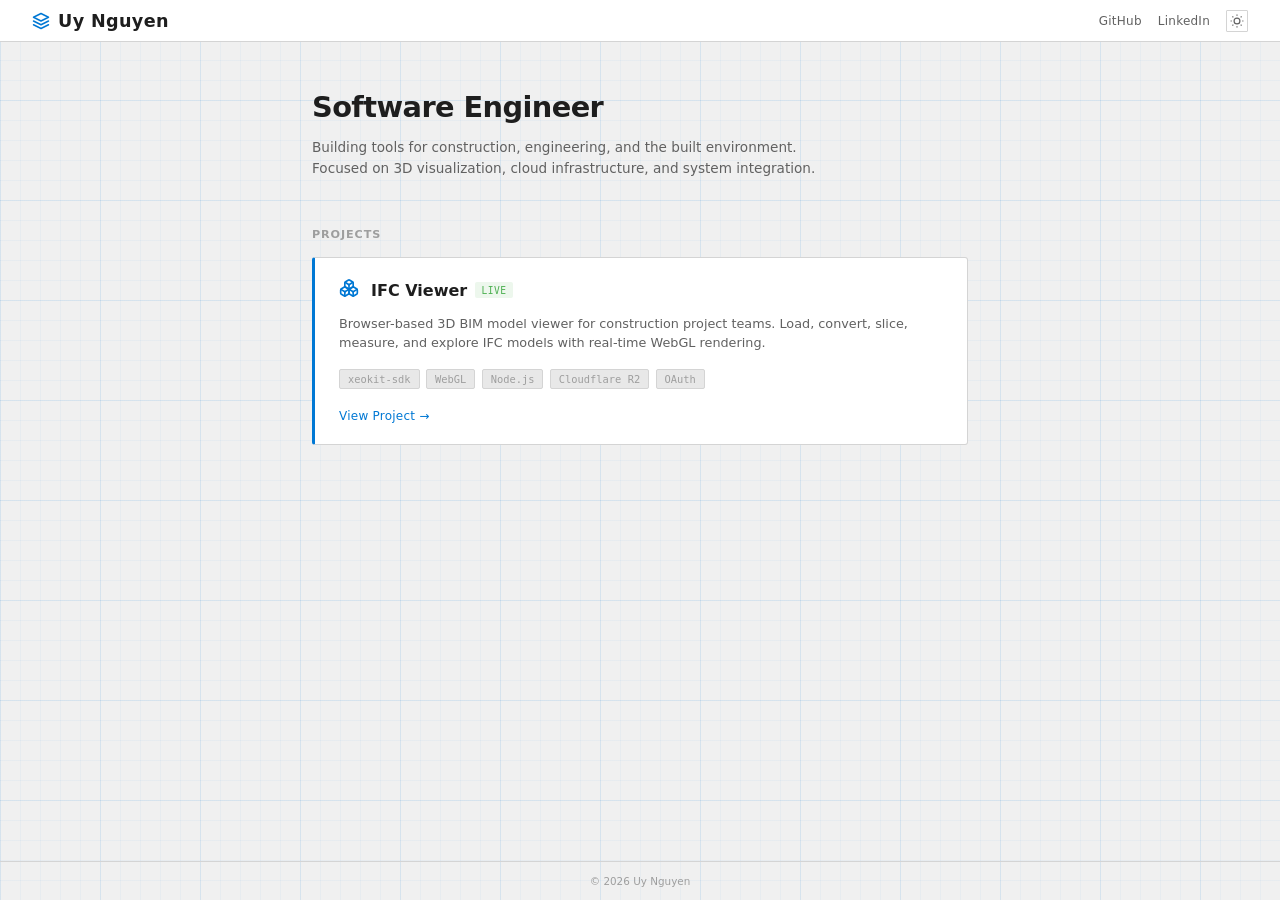
==== index.html @ 400f5764 "Initial portfolio site Static single-page portfolio with dark/light theme, engineering grid backgrou" ====
<!DOCTYPE html>
<html lang="en">
<head>
    <meta charset="UTF-8">
    <meta name="viewport" content="width=device-width, initial-scale=1.0">
    <title>Uy Nguyen — Portfolio</title>
    <link rel="stylesheet" href="style.css">
    <script>
        // Theme initialization — runs before paint
        (function() {
            const saved = localStorage.getItem('portfolio-theme');
            if (saved === 'light' || (!saved && window.matchMedia('(prefers-color-scheme: light)').matches)) {
                document.documentElement.classList.add('theme-light');
            }
        })();
    </script>
</head>
<body>

    <!-- Header -->
    <header class="header">
        <div class="header-left">
            <svg width="18" height="18" viewBox="0 0 24 24" fill="none" stroke="currentColor" stroke-width="2" stroke-linecap="round" stroke-linejoin="round">
                <polygon points="12 2 2 7 12 12 22 7 12 2"></polygon>
                <polyline points="2 17 12 22 22 17"></polyline>
                <polyline points="2 12 12 17 22 12"></polyline>
            </svg>
            <span class="header-name">Uy Nguyen</span>
        </div>
        <div class="header-right">
            <a href="https://github.com/uyattoananh" class="header-link" target="_blank" rel="noopener">GitHub</a>
            <a href="https://linkedin.com/in/uyattoananh" class="header-link" target="_blank" rel="noopener">LinkedIn</a>
            <button id="theme-toggle" class="btn-theme-toggle" title="Toggle theme" aria-label="Toggle theme">
                <svg class="icon-dark" width="14" height="14" viewBox="0 0 24 24" fill="none" stroke="currentColor" stroke-width="2"><path d="M21 12.79A9 9 0 1 1 11.21 3 7 7 0 0 0 21 12.79z"></path></svg>
                <svg class="icon-light" width="14" height="14" viewBox="0 0 24 24" fill="none" stroke="currentColor" stroke-width="2"><circle cx="12" cy="12" r="5"></circle><line x1="12" y1="1" x2="12" y2="3"></line><line x1="12" y1="21" x2="12" y2="23"></line><line x1="4.22" y1="4.22" x2="5.64" y2="5.64"></line><line x1="18.36" y1="18.36" x2="19.78" y2="19.78"></line><line x1="1" y1="12" x2="3" y2="12"></line><line x1="21" y1="12" x2="23" y2="12"></line><line x1="4.22" y1="19.78" x2="5.64" y2="18.36"></line><line x1="18.36" y1="5.64" x2="19.78" y2="4.22"></line></svg>
            </button>
        </div>
    </header>

    <!-- Main content -->
    <main class="main">
        <!-- Hero -->
        <section class="hero">
            <h1 class="hero-title">Software Engineer</h1>
            <p class="hero-subtitle">Building tools for construction, engineering, and the built environment. Focused on 3D visualization, cloud infrastructure, and system integration.</p>
        </section>

        <!-- Projects -->
        <section class="projects">
            <h2 class="section-title">Projects</h2>

            <a href="https://ifc-viewer.uynguyen.cloud" class="project-card" target="_blank" rel="noopener">
                <div class="project-header">
                    <div class="project-icon">
                        <svg width="20" height="20" viewBox="0 0 24 24" fill="none" stroke="currentColor" stroke-width="2" stroke-linecap="round" stroke-linejoin="round">
                            <path d="M2.97 12.92A2 2 0 0 0 2 14.63v3.24a2 2 0 0 0 .97 1.71l3 1.8a2 2 0 0 0 2.06 0L12 19v-5.5l-5-3-4.03 2.42Z"></path>
                            <path d="m7 16.5-4.74-2.85"></path>
                            <path d="m7 16.5 5-3"></path>
                            <path d="M7 16.5v5.17"></path>
                            <path d="M12 13.5V19l3.97 2.38a2 2 0 0 0 2.06 0l3-1.8a2 2 0 0 0 .97-1.71v-3.24a2 2 0 0 0-.97-1.71L17 10.5l-5 3Z"></path>
                            <path d="m17 16.5-5-3"></path>
                            <path d="m17 16.5 4.74-2.85"></path>
                            <path d="M17 16.5v5.17"></path>
                            <path d="M7.97 4.42A2 2 0 0 0 7 6.13v4.37l5 3 5-3V6.13a2 2 0 0 0-.97-1.71l-3-1.8a2 2 0 0 0-2.06 0l-3 1.8Z"></path>
                            <path d="M12 8 7.26 5.15"></path>
                            <path d="m12 8 4.74-2.85"></path>
                            <path d="M12 13.5V8"></path>
                        </svg>
                    </div>
                    <div class="project-info">
                        <h3 class="project-name">IFC Viewer</h3>
                        <span class="project-status">Live</span>
                    </div>
                </div>
                <p class="project-desc">Browser-based 3D BIM model viewer for construction project teams. Load, convert, slice, measure, and explore IFC models with real-time WebGL rendering.</p>
                <div class="project-tags">
                    <span class="tag">xeokit-sdk</span>
                    <span class="tag">WebGL</span>
                    <span class="tag">Node.js</span>
                    <span class="tag">Cloudflare R2</span>
                    <span class="tag">OAuth</span>
                </div>
                <span class="project-link">View Project →</span>
            </a>

        </section>
    </main>

    <!-- Footer -->
    <footer class="footer">
        <span>&copy; 2026 Uy Nguyen</span>
    </footer>

    <script>
        const toggle = document.getElementById('theme-toggle');
        toggle.addEventListener('click', () => {
            document.documentElement.classList.toggle('theme-light');
            const isLight = document.documentElement.classList.contains('theme-light');
            localStorage.setItem('portfolio-theme', isLight ? 'light' : 'dark');
        });
    </script>

</body>
</html>
---- style.css ----
/* ==================== CSS Custom Properties ==================== */

:root {
    /* Dark theme (default) */
    --bg-color: #1a1a1a;
    --bg-color-secondary: #222222;
    --panel-bg: #2a2a2a;
    --panel-bg-hover: #333333;

    --text-primary: #cccccc;
    --text-secondary: #858585;
    --text-muted: #5a5a5a;

    --accent-color: #00bcd4;
    --accent-hover: #00a5bb;
    --accent-muted: rgba(0, 188, 212, 0.15);
    --accent-glow: rgba(0, 188, 212, 0.25);

    --border-color: #383838;
    --border-color-strong: #505050;

    --grid-color: rgba(0, 188, 212, 0.03);
    --grid-color-strong: rgba(0, 188, 212, 0.06);

    --font-main: 'Segoe UI', system-ui, -apple-system, sans-serif;
    --font-mono: 'Consolas', 'SF Mono', 'Fira Code', monospace;
    --border-radius: 3px;
    --box-shadow: 0 1px 4px rgba(0, 0, 0, 0.3);
}

/* Light theme */
.theme-light {
    --bg-color: #f0f0f0;
    --bg-color-secondary: #e8e8e8;
    --panel-bg: #ffffff;
    --panel-bg-hover: #f5f5f5;

    --text-primary: #1e1e1e;
    --text-secondary: #616161;
    --text-muted: #9e9e9e;

    --accent-color: #0078d4;
    --accent-hover: #006abc;
    --accent-muted: rgba(0, 120, 212, 0.1);
    --accent-glow: rgba(0, 120, 212, 0.15);

    --border-color: #d4d4d4;
    --border-color-strong: #b0b0b0;

    --grid-color: rgba(0, 120, 212, 0.04);
    --grid-color-strong: rgba(0, 120, 212, 0.07);

    --box-shadow: 0 1px 4px rgba(0, 0, 0, 0.08);
}


/* ==================== Reset & Base ==================== */

*, *::before, *::after {
    box-sizing: border-box;
    margin: 0;
    padding: 0;
}

html, body {
    height: 100%;
}

body {
    font-family: var(--font-main);
    background:
        linear-gradient(var(--grid-color) 1px, transparent 1px),
        linear-gradient(90deg, var(--grid-color) 1px, transparent 1px),
        linear-gradient(var(--grid-color-strong) 1px, transparent 1px),
        linear-gradient(90deg, var(--grid-color-strong) 1px, transparent 1px),
        var(--bg-color);
    background-size: 20px 20px, 20px 20px, 100px 100px, 100px 100px;
    background-attachment: fixed;
    color: var(--text-primary);
    display: flex;
    flex-direction: column;
    min-height: 100vh;
}

::selection {
    background: var(--accent-muted);
    color: var(--accent-color);
}


/* ==================== Header ==================== */

.header {
    position: sticky;
    top: 0;
    z-index: 10;
    display: flex;
    align-items: center;
    justify-content: space-between;
    padding: 0.6rem 2rem;
    background: var(--panel-bg);
    border-bottom: 1px solid var(--border-color);
    backdrop-filter: blur(8px);
}

.header-left {
    display: flex;
    align-items: center;
    gap: 0.5rem;
    color: var(--accent-color);
}

.header-name {
    font-size: 1.1rem;
    font-weight: 600;
    color: var(--text-primary);
    letter-spacing: 0.02em;
}

.header-right {
    display: flex;
    align-items: center;
    gap: 1rem;
}

.header-link {
    font-size: 0.75rem;
    color: var(--text-secondary);
    text-decoration: none;
    letter-spacing: 0.02em;
    transition: color 0.1s;
}

.header-link:hover {
    color: var(--accent-color);
}

.btn-theme-toggle {
    display: flex;
    align-items: center;
    justify-content: center;
    width: 22px;
    height: 22px;
    border: 1px solid var(--border-color);
    background: transparent;
    color: var(--text-secondary);
    cursor: pointer;
    border-radius: 1px;
    transition: color 0.1s, border-color 0.1s;
}

.btn-theme-toggle:hover {
    color: var(--accent-color);
    border-color: var(--accent-color);
}

/* Show/hide theme icons */
.icon-light { display: none; }
.icon-dark { display: block; }
.theme-light .icon-light { display: block; }
.theme-light .icon-dark { display: none; }


/* ==================== Main Content ==================== */

.main {
    flex: 1;
    max-width: 720px;
    width: 100%;
    margin: 0 auto;
    padding: 3rem 2rem;
}


/* ==================== Hero ==================== */

.hero {
    margin-bottom: 3rem;
}

.hero-title {
    font-size: 1.8rem;
    font-weight: 700;
    color: var(--text-primary);
    letter-spacing: -0.02em;
    line-height: 1.2;
    margin-bottom: 0.75rem;
}

.hero-subtitle {
    font-size: 0.85rem;
    color: var(--text-secondary);
    line-height: 1.6;
    max-width: 520px;
}


/* ==================== Projects ==================== */

.section-title {
    font-size: 0.7rem;
    font-weight: 600;
    color: var(--text-muted);
    text-transform: uppercase;
    letter-spacing: 0.08em;
    margin-bottom: 1rem;
}

.project-card {
    display: block;
    background: var(--panel-bg);
    border: 1px solid var(--border-color);
    border-left: 3px solid var(--accent-color);
    border-radius: var(--border-radius);
    padding: 1.25rem 1.5rem;
    text-decoration: none;
    color: inherit;
    transition: transform 0.15s, box-shadow 0.15s;
    margin-bottom: 1rem;
}

.project-card:hover {
    transform: translateY(-2px);
    box-shadow: 0 4px 16px var(--accent-glow);
}

.project-header {
    display: flex;
    align-items: center;
    gap: 0.75rem;
    margin-bottom: 0.75rem;
}

.project-icon {
    color: var(--accent-color);
    flex-shrink: 0;
}

.project-info {
    display: flex;
    align-items: center;
    gap: 0.5rem;
}

.project-name {
    font-size: 1rem;
    font-weight: 600;
    color: var(--text-primary);
}

.project-status {
    font-size: 0.6rem;
    font-family: var(--font-mono);
    color: #4caf50;
    background: rgba(76, 175, 80, 0.1);
    padding: 0.15rem 0.4rem;
    border-radius: 2px;
    text-transform: uppercase;
    letter-spacing: 0.05em;
}

.project-desc {
    font-size: 0.8rem;
    color: var(--text-secondary);
    line-height: 1.5;
    margin-bottom: 1rem;
}

.project-tags {
    display: flex;
    flex-wrap: wrap;
    gap: 0.4rem;
    margin-bottom: 1rem;
}

.tag {
    font-size: 0.65rem;
    font-family: var(--font-mono);
    color: var(--text-muted);
    background: var(--bg-color-secondary);
    padding: 0.2rem 0.5rem;
    border-radius: 2px;
    border: 1px solid var(--border-color);
}

.project-link {
    font-size: 0.75rem;
    color: var(--accent-color);
    font-weight: 500;
    letter-spacing: 0.02em;
}

.project-card:hover .project-link {
    text-decoration: underline;
}


/* ==================== Footer ==================== */

.footer {
    text-align: center;
    padding: 0.8rem 2rem;
    border-top: 1px solid var(--border-color);
    font-size: 0.65rem;
    color: var(--text-muted);
    flex-shrink: 0;
}


/* ==================== Responsive ==================== */

@media (max-width: 768px) {
    .main {
        padding: 2rem 1.5rem;
    }

    .hero-title {
        font-size: 1.5rem;
    }
}

@media (max-width: 480px) {
    .header {
        padding: 0.6rem 1rem;
    }

    .main {
        padding: 1.5rem 1rem;
    }

    .hero-title {
        font-size: 1.3rem;
    }

    .hero-subtitle {
        font-size: 0.8rem;
    }

    .project-card {
        padding: 1rem;
    }

    .header-link {
        font-size: 0.65rem;
    }
}
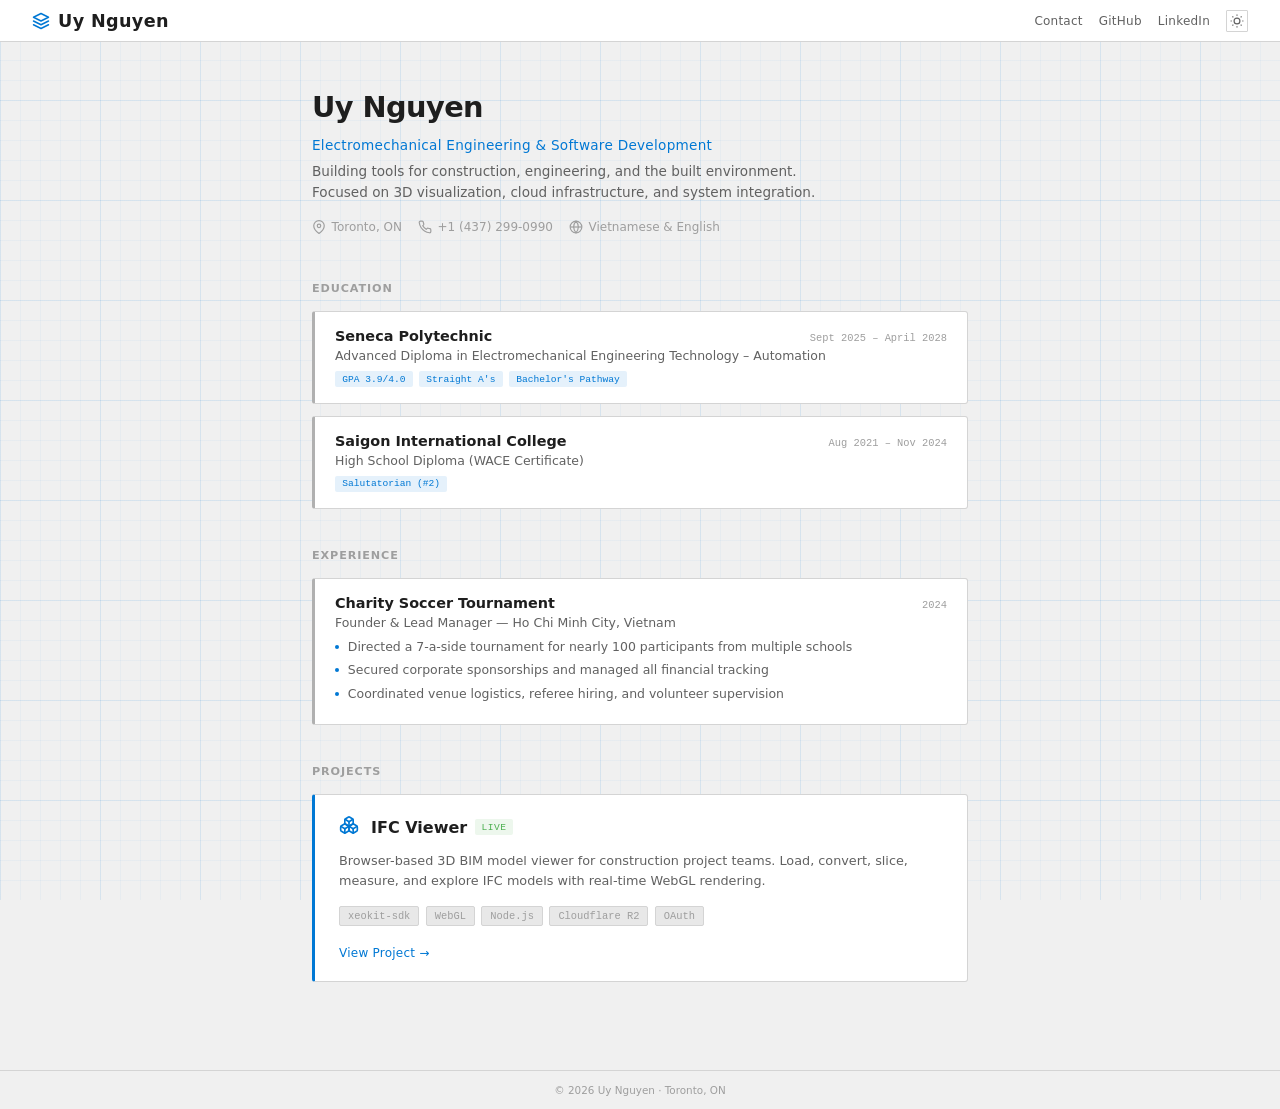
==== commit 4e6d1296: "Add resume content: education, experience, contact details Hero section with role, bio, location, ph" ====
--- a/index.html
+++ b/index.html
@@ -28,6 +28,7 @@
             <span class="header-name">Uy Nguyen</span>
         </div>
         <div class="header-right">
+            <a href="mailto:uy@toananh.com" class="header-link">Contact</a>
             <a href="https://github.com/uyattoananh" class="header-link" target="_blank" rel="noopener">GitHub</a>
             <a href="https://linkedin.com/in/uyattoananh" class="header-link" target="_blank" rel="noopener">LinkedIn</a>
             <button id="theme-toggle" class="btn-theme-toggle" title="Toggle theme" aria-label="Toggle theme">
@@ -41,12 +42,74 @@
     <main class="main">
         <!-- Hero -->
         <section class="hero">
-            <h1 class="hero-title">Software Engineer</h1>
+            <h1 class="hero-title">Uy Nguyen</h1>
+            <p class="hero-role">Electromechanical Engineering &amp; Software Development</p>
             <p class="hero-subtitle">Building tools for construction, engineering, and the built environment. Focused on 3D visualization, cloud infrastructure, and system integration.</p>
+            <div class="hero-details">
+                <span class="hero-detail">
+                    <svg width="14" height="14" viewBox="0 0 24 24" fill="none" stroke="currentColor" stroke-width="2"><path d="M21 10c0 7-9 13-9 13s-9-6-9-13a9 9 0 0 1 18 0z"></path><circle cx="12" cy="10" r="3"></circle></svg>
+                    Toronto, ON
+                </span>
+                <span class="hero-detail">
+                    <svg width="14" height="14" viewBox="0 0 24 24" fill="none" stroke="currentColor" stroke-width="2"><path d="M22 16.92v3a2 2 0 0 1-2.18 2 19.79 19.79 0 0 1-8.63-3.07 19.5 19.5 0 0 1-6-6 19.79 19.79 0 0 1-3.07-8.67A2 2 0 0 1 4.11 2h3a2 2 0 0 1 2 1.72c.127.96.361 1.903.7 2.81a2 2 0 0 1-.45 2.11L8.09 9.91a16 16 0 0 0 6 6l1.27-1.27a2 2 0 0 1 2.11-.45c.907.339 1.85.573 2.81.7A2 2 0 0 1 22 16.92z"></path></svg>
+                    +1 (437) 299-0990
+                </span>
+                <span class="hero-detail">
+                    <svg width="14" height="14" viewBox="0 0 24 24" fill="none" stroke="currentColor" stroke-width="2"><circle cx="12" cy="12" r="10"></circle><line x1="2" y1="12" x2="22" y2="12"></line><path d="M12 2a15.3 15.3 0 0 1 4 10 15.3 15.3 0 0 1-4 10 15.3 15.3 0 0 1-4-10 15.3 15.3 0 0 1 4-10z"></path></svg>
+                    Vietnamese &amp; English
+                </span>
+            </div>
+        </section>
+
+        <!-- Education -->
+        <section class="section">
+            <h2 class="section-title">Education</h2>
+
+            <div class="entry">
+                <div class="entry-header">
+                    <h3 class="entry-name">Seneca Polytechnic</h3>
+                    <span class="entry-date">Sept 2025 – April 2028</span>
+                </div>
+                <p class="entry-subtitle">Advanced Diploma in Electromechanical Engineering Technology – Automation</p>
+                <div class="entry-highlights">
+                    <span class="highlight">GPA 3.9/4.0</span>
+                    <span class="highlight">Straight A's</span>
+                    <span class="highlight">Bachelor's Pathway</span>
+                </div>
+            </div>
+
+            <div class="entry">
+                <div class="entry-header">
+                    <h3 class="entry-name">Saigon International College</h3>
+                    <span class="entry-date">Aug 2021 – Nov 2024</span>
+                </div>
+                <p class="entry-subtitle">High School Diploma (WACE Certificate)</p>
+                <div class="entry-highlights">
+                    <span class="highlight">Salutatorian (#2)</span>
+                </div>
+            </div>
+        </section>
+
+        <!-- Experience -->
+        <section class="section">
+            <h2 class="section-title">Experience</h2>
+
+            <div class="entry">
+                <div class="entry-header">
+                    <h3 class="entry-name">Charity Soccer Tournament</h3>
+                    <span class="entry-date">2024</span>
+                </div>
+                <p class="entry-subtitle">Founder &amp; Lead Manager — Ho Chi Minh City, Vietnam</p>
+                <ul class="entry-list">
+                    <li>Directed a 7-a-side tournament for nearly 100 participants from multiple schools</li>
+                    <li>Secured corporate sponsorships and managed all financial tracking</li>
+                    <li>Coordinated venue logistics, referee hiring, and volunteer supervision</li>
+                </ul>
+            </div>
         </section>
 
         <!-- Projects -->
-        <section class="projects">
+        <section class="section">
             <h2 class="section-title">Projects</h2>
 
             <a href="https://ifc-viewer.uynguyen.cloud" class="project-card" target="_blank" rel="noopener">
@@ -80,15 +143,14 @@
                     <span class="tag">Cloudflare R2</span>
                     <span class="tag">OAuth</span>
                 </div>
-                <span class="project-link">View Project →</span>
+                <span class="project-link">View Project &rarr;</span>
             </a>
-
         </section>
     </main>
 
     <!-- Footer -->
     <footer class="footer">
-        <span>&copy; 2026 Uy Nguyen</span>
+        <span>&copy; 2026 Uy Nguyen &middot; Toronto, ON</span>
     </footer>
 
     <script>
--- a/style.css
+++ b/style.css
@@ -187,11 +187,124 @@
     margin-bottom: 0.75rem;
 }
 
+.hero-role {
+    font-size: 0.85rem;
+    color: var(--accent-color);
+    font-weight: 500;
+    letter-spacing: 0.02em;
+    margin-bottom: 0.5rem;
+}
+
 .hero-subtitle {
     font-size: 0.85rem;
     color: var(--text-secondary);
     line-height: 1.6;
     max-width: 520px;
+    margin-bottom: 1rem;
+}
+
+.hero-details {
+    display: flex;
+    flex-wrap: wrap;
+    gap: 1rem;
+}
+
+.hero-detail {
+    display: flex;
+    align-items: center;
+    gap: 0.35rem;
+    font-size: 0.75rem;
+    color: var(--text-muted);
+}
+
+.hero-detail svg {
+    color: var(--text-muted);
+    flex-shrink: 0;
+}
+
+
+/* ==================== Sections ==================== */
+
+.section {
+    margin-bottom: 2.5rem;
+}
+
+
+/* ==================== Entries (Education / Experience) ==================== */
+
+.entry {
+    background: var(--panel-bg);
+    border: 1px solid var(--border-color);
+    border-left: 3px solid var(--border-color-strong);
+    border-radius: var(--border-radius);
+    padding: 1rem 1.25rem;
+    margin-bottom: 0.75rem;
+}
+
+.entry-header {
+    display: flex;
+    align-items: baseline;
+    justify-content: space-between;
+    margin-bottom: 0.25rem;
+}
+
+.entry-name {
+    font-size: 0.9rem;
+    font-weight: 600;
+    color: var(--text-primary);
+}
+
+.entry-date {
+    font-size: 0.65rem;
+    font-family: var(--font-mono);
+    color: var(--text-muted);
+    flex-shrink: 0;
+}
+
+.entry-subtitle {
+    font-size: 0.78rem;
+    color: var(--text-secondary);
+    margin-bottom: 0.5rem;
+}
+
+.entry-highlights {
+    display: flex;
+    flex-wrap: wrap;
+    gap: 0.4rem;
+}
+
+.highlight {
+    font-size: 0.6rem;
+    font-family: var(--font-mono);
+    color: var(--accent-color);
+    background: var(--accent-muted);
+    padding: 0.15rem 0.45rem;
+    border-radius: 2px;
+}
+
+.entry-list {
+    list-style: none;
+    padding: 0;
+}
+
+.entry-list li {
+    font-size: 0.78rem;
+    color: var(--text-secondary);
+    line-height: 1.5;
+    padding-left: 0.8rem;
+    position: relative;
+    margin-bottom: 0.3rem;
+}
+
+.entry-list li::before {
+    content: '';
+    position: absolute;
+    left: 0;
+    top: 0.55em;
+    width: 4px;
+    height: 4px;
+    background: var(--accent-color);
+    border-radius: 50%;
 }
 
 
@@ -336,6 +449,16 @@
         font-size: 0.8rem;
     }
 
+    .hero-details {
+        flex-direction: column;
+        gap: 0.4rem;
+    }
+
+    .entry-header {
+        flex-direction: column;
+        gap: 0.15rem;
+    }
+
     .project-card {
         padding: 1rem;
     }
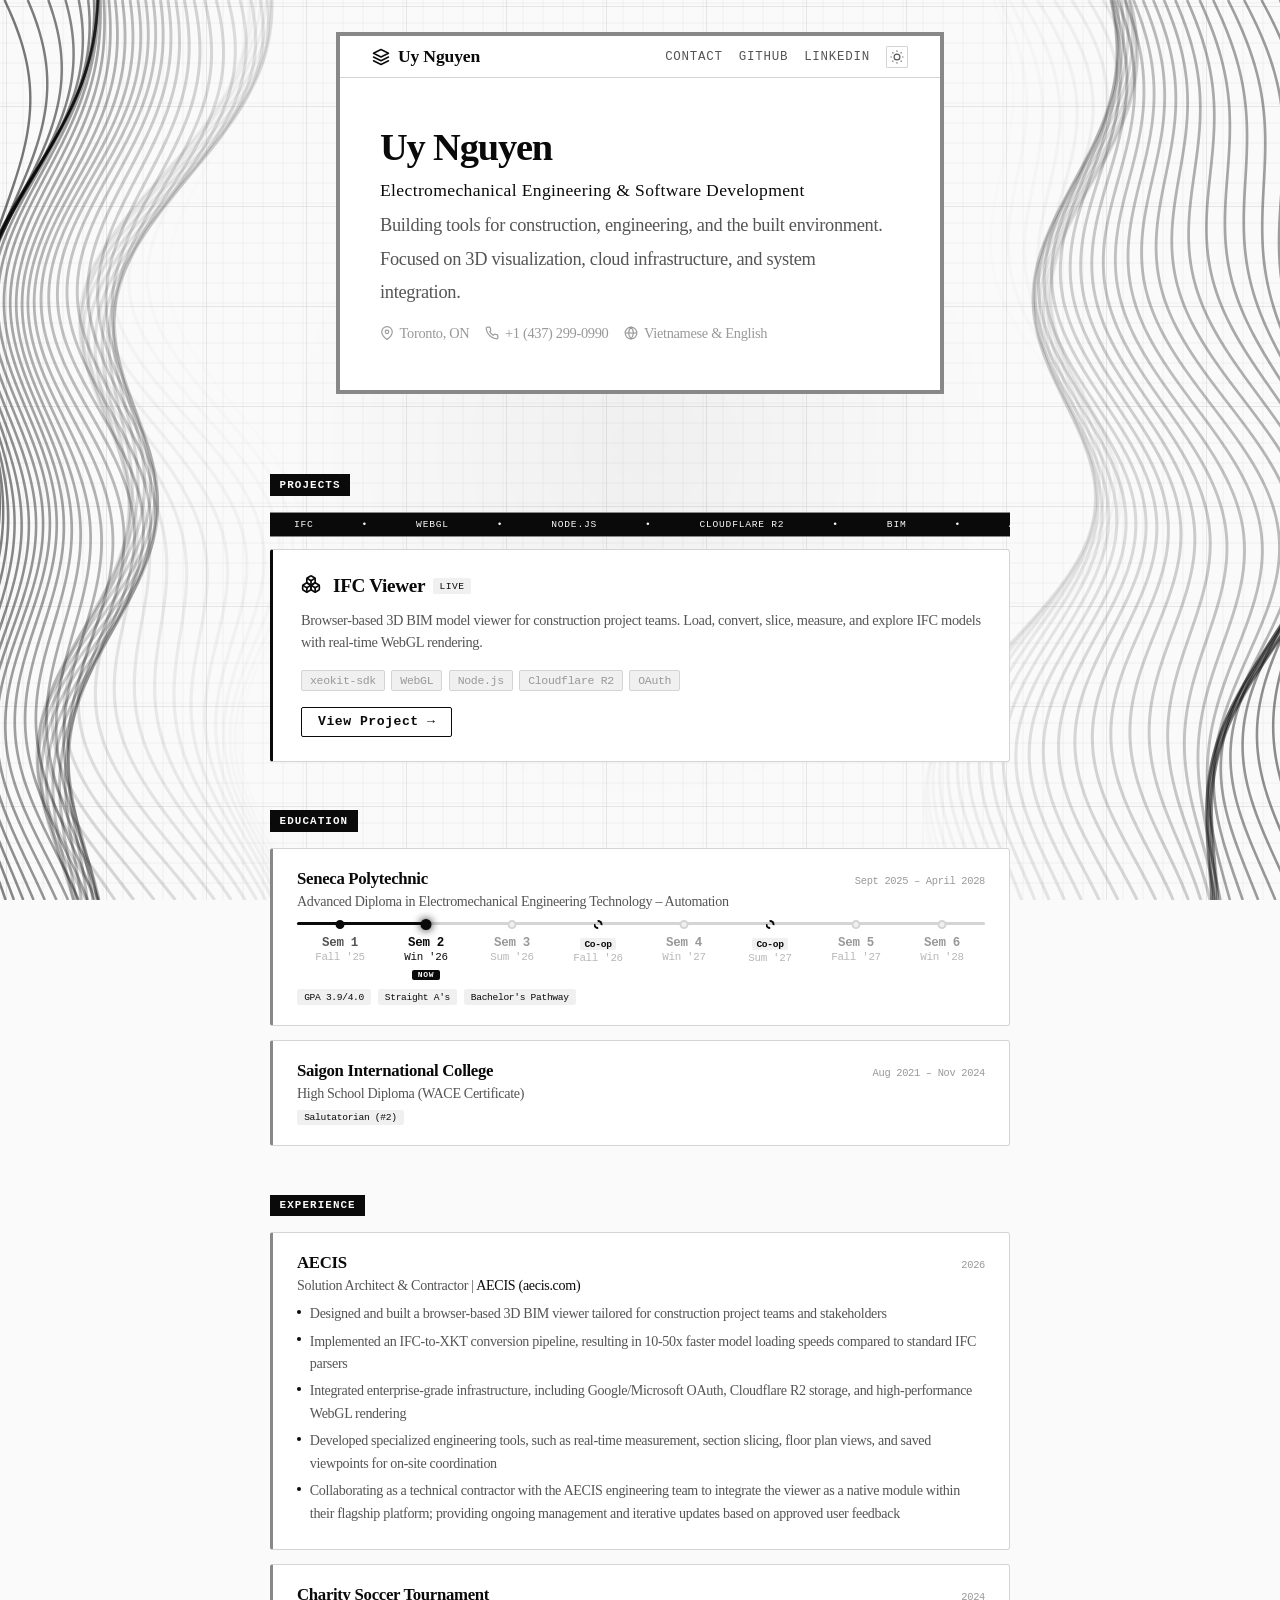
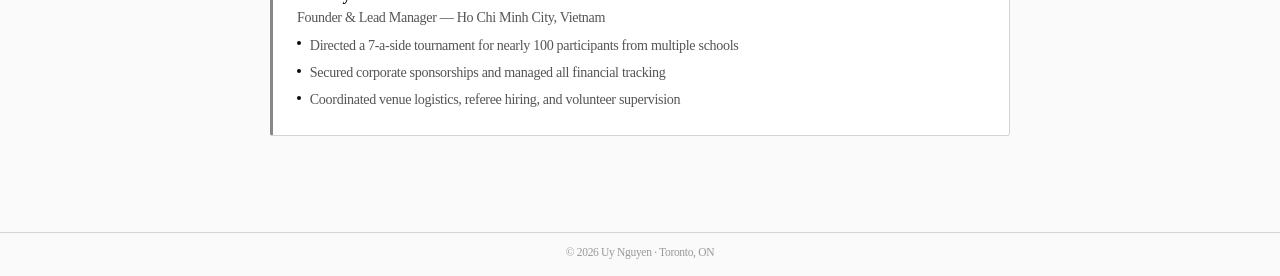
==== commit b171faf6: "Add interactive effects, B&W color scheme, and content updates - Interactive canvas wave grid on sid" ====
--- a/index.html
+++ b/index.html
@@ -3,7 +3,7 @@
 <head>
     <meta charset="UTF-8">
     <meta name="viewport" content="width=device-width, initial-scale=1.0">
-    <title>Uy Nguyen — Portfolio</title>
+    <title>Uy Nguyen</title>
     <link rel="stylesheet" href="style.css">
     <script>
         // Theme initialization — runs before paint
@@ -16,6 +16,12 @@
     </script>
 </head>
 <body>
+
+    <!-- Interactive wave canvas (full-screen, sides only) -->
+    <canvas id="wave-canvas" aria-hidden="true"></canvas>
+
+    <!-- Framed hero area -->
+    <div class="hero-frame">
 
     <!-- Header -->
     <header class="header">
@@ -30,7 +36,7 @@
         <div class="header-right">
             <a href="mailto:uy@toananh.com" class="header-link">Contact</a>
             <a href="https://github.com/uyattoananh" class="header-link" target="_blank" rel="noopener">GitHub</a>
-            <a href="https://linkedin.com/in/uyattoananh" class="header-link" target="_blank" rel="noopener">LinkedIn</a>
+            <a href="https://www.linkedin.com/in/uy-nguyen-40aa85375/" class="header-link" target="_blank" rel="noopener">LinkedIn</a>
             <button id="theme-toggle" class="btn-theme-toggle" title="Toggle theme" aria-label="Toggle theme">
                 <svg class="icon-dark" width="14" height="14" viewBox="0 0 24 24" fill="none" stroke="currentColor" stroke-width="2"><path d="M21 12.79A9 9 0 1 1 11.21 3 7 7 0 0 0 21 12.79z"></path></svg>
                 <svg class="icon-light" width="14" height="14" viewBox="0 0 24 24" fill="none" stroke="currentColor" stroke-width="2"><circle cx="12" cy="12" r="5"></circle><line x1="12" y1="1" x2="12" y2="3"></line><line x1="12" y1="21" x2="12" y2="23"></line><line x1="4.22" y1="4.22" x2="5.64" y2="5.64"></line><line x1="18.36" y1="18.36" x2="19.78" y2="19.78"></line><line x1="1" y1="12" x2="3" y2="12"></line><line x1="21" y1="12" x2="23" y2="12"></line><line x1="4.22" y1="19.78" x2="5.64" y2="18.36"></line><line x1="18.36" y1="5.64" x2="19.78" y2="4.22"></line></svg>
@@ -38,8 +44,6 @@
         </div>
     </header>
 
-    <!-- Main content -->
-    <main class="main">
         <!-- Hero -->
         <section class="hero">
             <h1 class="hero-title">Uy Nguyen</h1>
@@ -61,56 +65,22 @@
             </div>
         </section>
 
-        <!-- Education -->
-        <section class="section">
-            <h2 class="section-title">Education</h2>
-
-            <div class="entry">
-                <div class="entry-header">
-                    <h3 class="entry-name">Seneca Polytechnic</h3>
-                    <span class="entry-date">Sept 2025 – April 2028</span>
-                </div>
-                <p class="entry-subtitle">Advanced Diploma in Electromechanical Engineering Technology – Automation</p>
-                <div class="entry-highlights">
-                    <span class="highlight">GPA 3.9/4.0</span>
-                    <span class="highlight">Straight A's</span>
-                    <span class="highlight">Bachelor's Pathway</span>
-                </div>
-            </div>
-
-            <div class="entry">
-                <div class="entry-header">
-                    <h3 class="entry-name">Saigon International College</h3>
-                    <span class="entry-date">Aug 2021 – Nov 2024</span>
-                </div>
-                <p class="entry-subtitle">High School Diploma (WACE Certificate)</p>
-                <div class="entry-highlights">
-                    <span class="highlight">Salutatorian (#2)</span>
-                </div>
-            </div>
-        </section>
-
-        <!-- Experience -->
-        <section class="section">
-            <h2 class="section-title">Experience</h2>
-
-            <div class="entry">
-                <div class="entry-header">
-                    <h3 class="entry-name">Charity Soccer Tournament</h3>
-                    <span class="entry-date">2024</span>
-                </div>
-                <p class="entry-subtitle">Founder &amp; Lead Manager — Ho Chi Minh City, Vietnam</p>
-                <ul class="entry-list">
-                    <li>Directed a 7-a-side tournament for nearly 100 participants from multiple schools</li>
-                    <li>Secured corporate sponsorships and managed all financial tracking</li>
-                    <li>Coordinated venue logistics, referee hiring, and volunteer supervision</li>
-                </ul>
-            </div>
-        </section>
+    </div><!-- /.hero-frame -->
+
+    <!-- Main content -->
+    <main class="main">
 
         <!-- Projects -->
         <section class="section">
             <h2 class="section-title">Projects</h2>
+
+            <!-- Marquee ticker -->
+            <div class="marquee" aria-hidden="true">
+                <div class="marquee-inner">
+                    <span>IFC</span><span>•</span><span>WEBGL</span><span>•</span><span>NODE.JS</span><span>•</span><span>CLOUDFLARE R2</span><span>•</span><span>BIM</span><span>•</span><span>AUTOMATION</span><span>•</span><span>OAUTH</span><span>•</span><span>3D VISUALIZATION</span><span>•</span><span>SYSTEM INTEGRATION</span><span>•</span>
+                    <span>IFC</span><span>•</span><span>WEBGL</span><span>•</span><span>NODE.JS</span><span>•</span><span>CLOUDFLARE R2</span><span>•</span><span>BIM</span><span>•</span><span>AUTOMATION</span><span>•</span><span>OAUTH</span><span>•</span><span>3D VISUALIZATION</span><span>•</span><span>SYSTEM INTEGRATION</span><span>•</span>
+                </div>
+            </div>
 
             <a href="https://ifc-viewer.uynguyen.cloud" class="project-card" target="_blank" rel="noopener">
                 <div class="project-header">
@@ -146,6 +116,86 @@
                 <span class="project-link">View Project &rarr;</span>
             </a>
         </section>
+
+        <!-- Education -->
+        <section class="section">
+            <h2 class="section-title">Education</h2>
+
+            <div class="entry">
+                <div class="entry-header">
+                    <h3 class="entry-name">Seneca Polytechnic</h3>
+                    <span class="entry-date">Sept 2025 – April 2028</span>
+                </div>
+                <p class="entry-subtitle">Advanced Diploma in Electromechanical Engineering Technology – Automation</p>
+
+                <!-- Semester timeline: 6 semesters + 2 co-op blocks -->
+                <div class="timeline">
+                    <div class="timeline-track">
+                        <div class="timeline-progress" style="width: 18.75%"></div>
+                    </div>
+                    <div class="timeline-steps">
+                        <div class="tl-step completed"><span class="tl-dot"></span><span class="tl-name">Sem 1</span><span class="tl-sub">Fall '25</span></div>
+                        <div class="tl-step current"><span class="tl-dot"></span><span class="tl-name">Sem 2</span><span class="tl-sub">Win '26</span><span class="tl-now">NOW</span></div>
+                        <div class="tl-step"><span class="tl-dot"></span><span class="tl-name">Sem 3</span><span class="tl-sub">Sum '26</span></div>
+                        <div class="tl-step coop"><span class="tl-dot"></span><span class="tl-name">Co-op</span><span class="tl-sub">Fall '26</span></div>
+                        <div class="tl-step"><span class="tl-dot"></span><span class="tl-name">Sem 4</span><span class="tl-sub">Win '27</span></div>
+                        <div class="tl-step coop"><span class="tl-dot"></span><span class="tl-name">Co-op</span><span class="tl-sub">Sum '27</span></div>
+                        <div class="tl-step"><span class="tl-dot"></span><span class="tl-name">Sem 5</span><span class="tl-sub">Fall '27</span></div>
+                        <div class="tl-step"><span class="tl-dot"></span><span class="tl-name">Sem 6</span><span class="tl-sub">Win '28</span></div>
+                    </div>
+                </div>
+
+                <div class="entry-highlights">
+                    <span class="highlight">GPA 3.9/4.0</span>
+                    <span class="highlight">Straight A's</span>
+                    <span class="highlight">Bachelor's Pathway</span>
+                </div>
+            </div>
+
+            <div class="entry">
+                <div class="entry-header">
+                    <h3 class="entry-name">Saigon International College</h3>
+                    <span class="entry-date">Aug 2021 – Nov 2024</span>
+                </div>
+                <p class="entry-subtitle">High School Diploma (WACE Certificate)</p>
+                <div class="entry-highlights">
+                    <span class="highlight">Salutatorian (#2)</span>
+                </div>
+            </div>
+        </section>
+
+        <!-- Experience -->
+        <section class="section">
+            <h2 class="section-title">Experience</h2>
+
+            <div class="entry">
+                <div class="entry-header">
+                    <h3 class="entry-name">AECIS</h3>
+                    <span class="entry-date">2026</span>
+                </div>
+                <p class="entry-subtitle">Solution Architect &amp; Contractor | <a href="https://aecis.com" target="_blank" rel="noopener">AECIS (aecis.com)</a></p>
+                <ul class="entry-list">
+                    <li>Designed and built a browser-based 3D BIM viewer tailored for construction project teams and stakeholders</li>
+                    <li>Implemented an IFC-to-XKT conversion pipeline, resulting in 10-50x faster model loading speeds compared to standard IFC parsers</li>
+                    <li>Integrated enterprise-grade infrastructure, including Google/Microsoft OAuth, Cloudflare R2 storage, and high-performance WebGL rendering</li>
+                    <li>Developed specialized engineering tools, such as real-time measurement, section slicing, floor plan views, and saved viewpoints for on-site coordination</li>
+                    <li>Collaborating as a technical contractor with the AECIS engineering team to integrate the viewer as a native module within their flagship platform; providing ongoing management and iterative updates based on approved user feedback</li>
+                </ul>
+            </div>
+
+            <div class="entry">
+                <div class="entry-header">
+                    <h3 class="entry-name">Charity Soccer Tournament</h3>
+                    <span class="entry-date">2024</span>
+                </div>
+                <p class="entry-subtitle">Founder &amp; Lead Manager — Ho Chi Minh City, Vietnam</p>
+                <ul class="entry-list">
+                    <li>Directed a 7-a-side tournament for nearly 100 participants from multiple schools</li>
+                    <li>Secured corporate sponsorships and managed all financial tracking</li>
+                    <li>Coordinated venue logistics, referee hiring, and volunteer supervision</li>
+                </ul>
+            </div>
+        </section>
     </main>
 
     <!-- Footer -->
@@ -160,6 +210,168 @@
             const isLight = document.documentElement.classList.contains('theme-light');
             localStorage.setItem('portfolio-theme', isLight ? 'light' : 'dark');
         });
+
+        // Remove typing cursor after animation completes
+        var heroTitle = document.querySelector('.hero-title');
+        if (heroTitle) {
+            heroTitle.addEventListener('animationend', function(e) {
+                if (e.animationName === 'typing') {
+                    heroTitle.classList.add('typed');
+                }
+            });
+        }
+
+        // --- Wave canvas (full-screen, masked to sides) ---
+        (function() {
+            var canvas = document.getElementById('wave-canvas');
+            if (!canvas) return;
+            var ctx = canvas.getContext('2d');
+            var targetX = 0.5, targetY = 0.5;
+            var mouseX = 0.5, mouseY = 0.5;
+            var time = 0;
+            var LINE_SPACING = 8;
+            var w = 0, h = 0;
+            var SIDE_WIDTH = 350;
+
+            function resize() {
+                w = window.innerWidth;
+                h = window.innerHeight;
+                var dpr = window.devicePixelRatio;
+                canvas.width = w * dpr;
+                canvas.height = h * dpr;
+                ctx.setTransform(dpr, 0, 0, dpr, 0, 0);
+                SIDE_WIDTH = Math.min(350, w * 0.28);
+                document.documentElement.style.setProperty('--wave-side-width', SIDE_WIDTH + 'px');
+            }
+            resize();
+            window.addEventListener('resize', resize);
+
+            document.addEventListener('mousemove', function(e) {
+                targetX = e.clientX / w;
+                targetY = e.clientY / h;
+            });
+
+            function draw() {
+                time += 0.006;
+                mouseX += (targetX - mouseX) * 0.04;
+                mouseY += (targetY - mouseY) * 0.04;
+
+                ctx.clearRect(0, 0, w, h);
+
+                var isLight = document.documentElement.classList.contains('theme-light');
+                var lineCount = Math.ceil(w / LINE_SPACING);
+                var scale = Math.min(w, 900) / 600;
+
+                for (var i = 0; i < lineCount; i++) {
+                    var baseX = i * LINE_SPACING;
+                    var ni = baseX / w;
+
+                    // Gradual fade: full opacity at edges, soft transition toward center
+                    var edgeFade = 0;
+                    if (baseX < SIDE_WIDTH) {
+                        edgeFade = Math.pow(1 - (baseX / SIDE_WIDTH), 1.5);
+                    } else if (baseX > w - SIDE_WIDTH) {
+                        edgeFade = Math.pow(1 - ((w - baseX) / SIDE_WIDTH), 1.5);
+                    }
+                    if (edgeFade <= 0.01) continue;
+
+                    ctx.beginPath();
+                    for (var y = 0; y <= h; y += 2) {
+                        var ny = y / h;
+
+                        var aspect = w / h;
+                        var dx = ni - mouseX;
+                        var dy = (ny - mouseY) / aspect;
+                        var dist = Math.sqrt(dx * dx + dy * dy);
+                        var influence = Math.exp(-dist * dist * 3);
+
+                        // Strong base waves — always active
+                        var wave = Math.sin(ny * 5 + time + i * 0.25) * 22 * scale;
+                        wave += Math.sin(ny * 2.5 + time * 0.7 + i * 0.12) * 15 * scale;
+                        wave += Math.sin(ny * 8 + time * 1.5 + i * 0.4) * 8 * scale;
+                        wave += Math.sin(ny * 1.5 + time * 0.4 + i * 0.08) * 12 * scale;
+
+                        // Mouse 3D bulge — wider range, stronger effect
+                        var angle = Math.atan2(dy, dx);
+                        wave += influence * Math.cos(angle) * 80 * scale;
+                        wave += influence * Math.sin(ny * 12 + time * 3) * 40 * scale;
+
+                        var px = baseX + wave;
+                        if (y === 0) ctx.moveTo(px, y);
+                        else ctx.lineTo(px, y);
+                    }
+
+                    var baseDist = Math.abs(ni - mouseX);
+                    var proxAlpha = Math.min(1, 0.8 + Math.exp(-baseDist * baseDist * 4) * 0.2);
+                    var lineWidth = 1.5 + Math.exp(-baseDist * baseDist * 4) * 2.5;
+
+                    proxAlpha *= edgeFade;
+
+                    if (isLight) {
+                        ctx.strokeStyle = 'rgba(0,0,0,' + (proxAlpha * 0.6) + ')';
+                    } else {
+                        ctx.strokeStyle = 'rgba(255,255,255,' + (proxAlpha * 0.45) + ')';
+                    }
+                    ctx.lineWidth = lineWidth;
+                    ctx.stroke();
+                }
+                requestAnimationFrame(draw);
+            }
+            requestAnimationFrame(draw);
+        })();
+
+        // --- Interactive effects ---
+
+        // Mouse-tracking for parallax grid + radial glow
+        let ticking = false;
+        document.addEventListener('mousemove', function(e) {
+            if (ticking) return;
+            ticking = true;
+            requestAnimationFrame(function() {
+                const x = (e.clientX / window.innerWidth) * 100;
+                const y = (e.clientY / window.innerHeight) * 100;
+                document.body.style.setProperty('--mouse-x', x);
+                document.body.style.setProperty('--mouse-y', y);
+                ticking = false;
+            });
+        });
+
+        // Scroll-triggered reveal for sections and footer
+        var revealTargets = document.querySelectorAll('.section, .footer');
+        var observer = new IntersectionObserver(function(entries) {
+            entries.forEach(function(entry) {
+                if (entry.isIntersecting) {
+                    entry.target.classList.add('visible');
+                    observer.unobserve(entry.target);
+                }
+            });
+        }, { threshold: 0.05, rootMargin: '0px 0px -30px 0px' });
+
+        revealTargets.forEach(function(el, i) {
+            // If already in viewport on load, reveal with stagger
+            var vh = window.innerHeight || document.documentElement.clientHeight;
+            var rect = el.getBoundingClientRect();
+            if (vh > 0 && rect.top < vh && rect.bottom > 0) {
+                setTimeout(function() { el.classList.add('visible'); }, 500 + i * 150);
+            } else {
+                observer.observe(el);
+            }
+        });
+
+        // 3D tilt on project card hover
+        document.querySelectorAll('.project-card').forEach(function(card) {
+            card.addEventListener('mousemove', function(e) {
+                var rect = card.getBoundingClientRect();
+                var cx = e.clientX - rect.left - rect.width / 2;
+                var cy = e.clientY - rect.top - rect.height / 2;
+                var rotateX = -(cy / rect.height) * 6;
+                var rotateY = (cx / rect.width) * 6;
+                card.style.transform = 'perspective(600px) rotateX(' + rotateX + 'deg) rotateY(' + rotateY + 'deg) translateY(-3px) scale(1.01)';
+            });
+            card.addEventListener('mouseleave', function() {
+                card.style.transform = '';
+            });
+        });
     </script>
 
 </body>
--- a/style.css
+++ b/style.css
@@ -1,54 +1,55 @@
 /* ==================== CSS Custom Properties ==================== */
 
 :root {
-    /* Dark theme (default) */
-    --bg-color: #1a1a1a;
-    --bg-color-secondary: #222222;
-    --panel-bg: #2a2a2a;
-    --panel-bg-hover: #333333;
-
-    --text-primary: #cccccc;
-    --text-secondary: #858585;
-    --text-muted: #5a5a5a;
-
-    --accent-color: #00bcd4;
-    --accent-hover: #00a5bb;
-    --accent-muted: rgba(0, 188, 212, 0.15);
-    --accent-glow: rgba(0, 188, 212, 0.25);
-
-    --border-color: #383838;
+    /* Dark theme (default) — high contrast black & white */
+    --bg-color: #0a0a0a;
+    --bg-color-secondary: #161616;
+    --panel-bg: #1e1e1e;
+    --panel-bg-hover: #282828;
+
+    --text-primary: #f5f5f5;
+    --text-secondary: #b0b0b0;
+    --text-muted: #707070;
+
+    --accent-color: #ffffff;
+    --accent-hover: #cccccc;
+    --accent-muted: rgba(255, 255, 255, 0.1);
+    --accent-glow: rgba(255, 255, 255, 0.15);
+
+    --border-color: #333333;
     --border-color-strong: #505050;
 
-    --grid-color: rgba(0, 188, 212, 0.03);
-    --grid-color-strong: rgba(0, 188, 212, 0.06);
-
-    --font-main: 'Segoe UI', system-ui, -apple-system, sans-serif;
+    --grid-color: rgba(255, 255, 255, 0.035);
+    --grid-color-strong: rgba(255, 255, 255, 0.07);
+
+    --font-main: 'Georgia', 'Times New Roman', serif;
     --font-mono: 'Consolas', 'SF Mono', 'Fira Code', monospace;
+    --font-display: 'Georgia', 'Times New Roman', serif;
     --border-radius: 3px;
-    --box-shadow: 0 1px 4px rgba(0, 0, 0, 0.3);
-}
-
-/* Light theme */
+    --box-shadow: 0 1px 4px rgba(0, 0, 0, 0.5);
+}
+
+/* Light theme — pure white & black */
 .theme-light {
-    --bg-color: #f0f0f0;
-    --bg-color-secondary: #e8e8e8;
+    --bg-color: #fafafa;
+    --bg-color-secondary: #f0f0f0;
     --panel-bg: #ffffff;
     --panel-bg-hover: #f5f5f5;
 
-    --text-primary: #1e1e1e;
-    --text-secondary: #616161;
-    --text-muted: #9e9e9e;
-
-    --accent-color: #0078d4;
-    --accent-hover: #006abc;
-    --accent-muted: rgba(0, 120, 212, 0.1);
-    --accent-glow: rgba(0, 120, 212, 0.15);
+    --text-primary: #0a0a0a;
+    --text-secondary: #555555;
+    --text-muted: #999999;
+
+    --accent-color: #0a0a0a;
+    --accent-hover: #333333;
+    --accent-muted: rgba(0, 0, 0, 0.06);
+    --accent-glow: rgba(0, 0, 0, 0.1);
 
     --border-color: #d4d4d4;
-    --border-color-strong: #b0b0b0;
-
-    --grid-color: rgba(0, 120, 212, 0.04);
-    --grid-color-strong: rgba(0, 120, 212, 0.07);
+    --border-color-strong: #888888;
+
+    --grid-color: rgba(0, 0, 0, 0.04);
+    --grid-color-strong: rgba(0, 0, 0, 0.08);
 
     --box-shadow: 0 1px 4px rgba(0, 0, 0, 0.08);
 }
@@ -77,14 +78,54 @@
     background-size: 20px 20px, 20px 20px, 100px 100px, 100px 100px;
     background-attachment: fixed;
     color: var(--text-primary);
+    font-size: 16px;
+    font-weight: 400;
     display: flex;
     flex-direction: column;
     min-height: 100vh;
+    letter-spacing: -0.02em;
 }
 
 ::selection {
     background: var(--accent-muted);
     color: var(--accent-color);
+}
+
+
+/* ==================== Hero Frame ==================== */
+
+.hero-frame {
+    position: relative;
+    border: 4px solid var(--border-color-strong);
+    max-width: 820px;
+    margin: 2rem auto 2rem;
+    background: var(--panel-bg);
+}
+
+.hero-frame > .header {
+    position: relative;
+}
+
+/* Interactive wave canvas — full screen, sides visible */
+#wave-canvas {
+    position: fixed;
+    top: 0;
+    left: 0;
+    width: 100%;
+    height: 100%;
+    z-index: 0;
+    pointer-events: none;
+}
+
+
+@media (max-width: 480px) {
+    #wave-canvas { display: none; }
+}
+
+@media (max-width: 768px) {
+    .hero-frame {
+        margin: 1rem 1rem 0;
+    }
 }
 
 
@@ -111,10 +152,11 @@
 }
 
 .header-name {
+    font-family: var(--font-display);
     font-size: 1.1rem;
-    font-weight: 600;
+    font-weight: 700;
     color: var(--text-primary);
-    letter-spacing: 0.02em;
+    letter-spacing: -0.01em;
 }
 
 .header-right {
@@ -124,10 +166,12 @@
 }
 
 .header-link {
-    font-size: 0.75rem;
+    font-size: 0.78rem;
+    font-family: var(--font-mono);
     color: var(--text-secondary);
     text-decoration: none;
-    letter-spacing: 0.02em;
+    text-transform: uppercase;
+    letter-spacing: 0.06em;
     transition: color 0.1s;
 }
 
@@ -165,30 +209,34 @@
 
 .main {
     flex: 1;
-    max-width: 720px;
+    max-width: 820px;
     width: 100%;
     margin: 0 auto;
-    padding: 3rem 2rem;
+    padding: 3rem 2.5rem;
 }
 
 
 /* ==================== Hero ==================== */
 
 .hero {
-    margin-bottom: 3rem;
+    max-width: 820px;
+    width: 100%;
+    margin: 0 auto;
+    padding: 3rem 2.5rem;
 }
 
 .hero-title {
-    font-size: 1.8rem;
+    font-family: var(--font-display);
+    font-size: 2.4rem;
     font-weight: 700;
     color: var(--text-primary);
-    letter-spacing: -0.02em;
-    line-height: 1.2;
+    letter-spacing: -0.03em;
+    line-height: 1.1;
     margin-bottom: 0.75rem;
 }
 
 .hero-role {
-    font-size: 0.85rem;
+    font-size: 1.1rem;
     color: var(--accent-color);
     font-weight: 500;
     letter-spacing: 0.02em;
@@ -196,9 +244,9 @@
 }
 
 .hero-subtitle {
-    font-size: 0.85rem;
+    font-size: 1.15rem;
     color: var(--text-secondary);
-    line-height: 1.6;
+    line-height: 1.8;
     max-width: 520px;
     margin-bottom: 1rem;
 }
@@ -213,7 +261,7 @@
     display: flex;
     align-items: center;
     gap: 0.35rem;
-    font-size: 0.75rem;
+    font-size: 0.9rem;
     color: var(--text-muted);
 }
 
@@ -226,7 +274,7 @@
 /* ==================== Sections ==================== */
 
 .section {
-    margin-bottom: 2.5rem;
+    margin-bottom: 3rem;
 }
 
 
@@ -237,8 +285,8 @@
     border: 1px solid var(--border-color);
     border-left: 3px solid var(--border-color-strong);
     border-radius: var(--border-radius);
-    padding: 1rem 1.25rem;
-    margin-bottom: 0.75rem;
+    padding: 1.25rem 1.5rem;
+    margin-bottom: 0.85rem;
 }
 
 .entry-header {
@@ -249,8 +297,9 @@
 }
 
 .entry-name {
-    font-size: 0.9rem;
-    font-weight: 600;
+    font-family: var(--font-display);
+    font-size: 1.05rem;
+    font-weight: 700;
     color: var(--text-primary);
 }
 
@@ -262,9 +311,150 @@
 }
 
 .entry-subtitle {
-    font-size: 0.78rem;
+    font-size: 0.88rem;
     color: var(--text-secondary);
     margin-bottom: 0.5rem;
+}
+
+/* ==================== Semester Timeline ==================== */
+
+.timeline {
+    margin: 0.75rem 0 0.5rem;
+    position: relative;
+}
+
+/* Track bar */
+.timeline-track {
+    width: 100%;
+    height: 3px;
+    background: var(--border-color);
+    border-radius: 2px;
+    margin-bottom: 0;
+}
+
+.timeline-progress {
+    height: 100%;
+    background: var(--accent-color);
+    border-radius: 2px;
+}
+
+/* Steps row */
+.timeline-steps {
+    display: flex;
+}
+
+.tl-step {
+    flex: 1;
+    text-align: center;
+    padding-top: 0.5rem;
+    position: relative;
+}
+
+/* Dot on the track */
+.tl-dot {
+    position: absolute;
+    top: -5px;
+    left: 50%;
+    transform: translateX(-50%);
+    width: 9px;
+    height: 9px;
+    border-radius: 50%;
+    background: var(--bg-color-secondary);
+    border: 2px solid var(--border-color);
+    z-index: 1;
+}
+
+.tl-step.completed .tl-dot {
+    background: var(--accent-color);
+    border-color: var(--accent-color);
+}
+
+.tl-step.current .tl-dot {
+    background: var(--accent-color);
+    border-color: var(--accent-color);
+    width: 11px;
+    height: 11px;
+    top: -6px;
+    box-shadow: 0 0 8px var(--accent-color);
+}
+
+/* Labels */
+.tl-name {
+    display: block;
+    font-size: 0.78rem;
+    font-family: var(--font-mono);
+    font-weight: 600;
+    color: var(--text-muted);
+    margin-top: 0.2rem;
+}
+
+.tl-sub {
+    display: block;
+    font-size: 0.68rem;
+    font-family: var(--font-mono);
+    color: var(--text-muted);
+    margin-top: 0.1rem;
+    opacity: 0.7;
+}
+
+.tl-now {
+    display: inline-block;
+    font-size: 0.5rem;
+    font-family: var(--font-mono);
+    font-weight: 700;
+    color: var(--bg-color);
+    background: var(--accent-color);
+    padding: 0.05rem 0.35rem;
+    border-radius: 2px;
+    letter-spacing: 0.08em;
+    margin-top: 0.2rem;
+}
+
+/* Completed & current states */
+.tl-step.completed .tl-name {
+    color: var(--text-secondary);
+}
+
+.tl-step.current .tl-name {
+    color: var(--accent-color);
+}
+
+.tl-step.current .tl-sub {
+    color: var(--accent-color);
+    opacity: 1;
+}
+
+/* Co-op styling */
+.tl-step.coop .tl-name {
+    color: var(--accent-color);
+    font-size: 0.6rem;
+    font-weight: 700;
+    background: var(--accent-muted);
+    display: inline-block;
+    padding: 0.05rem 0.3rem;
+    border-radius: 2px;
+}
+
+.tl-step.coop .tl-dot {
+    border-color: var(--accent-color);
+    background: transparent;
+    border-style: dashed;
+}
+
+/* Responsive: stack on small screens */
+@media (max-width: 480px) {
+    .tl-name { font-size: 0.6rem; }
+    .tl-sub { font-size: 0.5rem; }
+}
+
+
+.entry-subtitle a {
+    color: var(--accent-color);
+    text-decoration: none;
+}
+
+.entry-subtitle a:hover {
+    text-decoration: underline;
 }
 
 .entry-highlights {
@@ -288,9 +478,9 @@
 }
 
 .entry-list li {
-    font-size: 0.78rem;
+    font-size: 0.88rem;
     color: var(--text-secondary);
-    line-height: 1.5;
+    line-height: 1.6;
     padding-left: 0.8rem;
     position: relative;
     margin-bottom: 0.3rem;
@@ -311,11 +501,15 @@
 /* ==================== Projects ==================== */
 
 .section-title {
-    font-size: 0.7rem;
-    font-weight: 600;
-    color: var(--text-muted);
+    display: inline-block;
+    font-size: 0.68rem;
+    font-family: var(--font-mono);
+    font-weight: 700;
+    color: var(--bg-color);
+    background: var(--text-primary);
     text-transform: uppercase;
-    letter-spacing: 0.08em;
+    letter-spacing: 0.1em;
+    padding: 0.3rem 0.6rem;
     margin-bottom: 1rem;
 }
 
@@ -325,7 +519,7 @@
     border: 1px solid var(--border-color);
     border-left: 3px solid var(--accent-color);
     border-radius: var(--border-radius);
-    padding: 1.25rem 1.5rem;
+    padding: 1.5rem 1.75rem;
     text-decoration: none;
     color: inherit;
     transition: transform 0.15s, box-shadow 0.15s;
@@ -356,16 +550,17 @@
 }
 
 .project-name {
-    font-size: 1rem;
-    font-weight: 600;
+    font-family: var(--font-display);
+    font-size: 1.2rem;
+    font-weight: 700;
     color: var(--text-primary);
 }
 
 .project-status {
     font-size: 0.6rem;
     font-family: var(--font-mono);
-    color: #4caf50;
-    background: rgba(76, 175, 80, 0.1);
+    color: var(--text-primary);
+    background: var(--accent-muted);
     padding: 0.15rem 0.4rem;
     border-radius: 2px;
     text-transform: uppercase;
@@ -373,7 +568,7 @@
 }
 
 .project-desc {
-    font-size: 0.8rem;
+    font-size: 0.9rem;
     color: var(--text-secondary);
     line-height: 1.5;
     margin-bottom: 1rem;
@@ -387,7 +582,7 @@
 }
 
 .tag {
-    font-size: 0.65rem;
+    font-size: 0.72rem;
     font-family: var(--font-mono);
     color: var(--text-muted);
     background: var(--bg-color-secondary);
@@ -397,14 +592,264 @@
 }
 
 .project-link {
-    font-size: 0.75rem;
-    color: var(--accent-color);
-    font-weight: 500;
-    letter-spacing: 0.02em;
+    display: inline-block;
+    font-size: 0.82rem;
+    font-family: var(--font-mono);
+    color: var(--accent-color);
+    font-weight: 600;
+    letter-spacing: 0.04em;
+    padding: 0.4rem 1rem;
+    border: 1px solid var(--accent-color);
+    border-radius: 2px;
+    transition: background 0.2s, color 0.2s;
 }
 
 .project-card:hover .project-link {
-    text-decoration: underline;
+    background: var(--accent-color);
+    color: var(--bg-color);
+    text-decoration: none;
+}
+
+
+/* ==================== Animations & Interactive Effects ==================== */
+
+@keyframes fadeSlideUp {
+    from { opacity: 0; transform: translateY(24px); }
+    to   { opacity: 1; transform: translateY(0); }
+}
+
+@keyframes fadeSlideRight {
+    from { opacity: 0; transform: translateX(-20px); }
+    to   { opacity: 1; transform: translateX(0); }
+}
+
+@keyframes shimmer {
+    0%, 100% { background-position: 0% 50%; }
+    50%      { background-position: 100% 50%; }
+}
+
+@keyframes glowPulse {
+    0%, 100% { box-shadow: 0 0 0 0 var(--accent-glow); }
+    50%      { box-shadow: 0 0 20px 2px var(--accent-glow); }
+}
+
+/* Typing effect */
+@keyframes typing {
+    from { width: 0; }
+    to   { width: 100%; }
+}
+
+@keyframes blink-caret {
+    0%, 100% { border-color: transparent; }
+    50%      { border-color: var(--text-primary); }
+}
+
+/* Marquee scroll */
+@keyframes marquee-left {
+    0%   { transform: translateX(0); }
+    100% { transform: translateX(-50%); }
+}
+
+@keyframes marquee-right {
+    0%   { transform: translateX(-50%); }
+    100% { transform: translateX(0); }
+}
+
+/* Entrance animations — staggered */
+.header          { animation: fadeSlideUp 0.5s ease-out both; }
+.hero-role       { animation: fadeSlideUp 0.5s ease-out 0.6s both; }
+.hero-subtitle   { animation: fadeSlideUp 0.5s ease-out 0.8s both; }
+.hero-details    { animation: fadeSlideUp 0.5s ease-out 1.0s both; }
+
+/* Scroll-triggered: hidden by default, revealed by JS class toggle */
+.section {
+    opacity: 0;
+    transform: translateY(24px);
+    transition: opacity 0.5s ease-out, transform 0.5s ease-out;
+}
+.section.visible {
+    opacity: 1;
+    transform: translateY(0);
+}
+
+.footer {
+    opacity: 0;
+    transform: translateY(16px);
+    transition: opacity 0.4s ease-out, transform 0.4s ease-out;
+}
+.footer.visible {
+    opacity: 1;
+    transform: translateY(0);
+}
+
+/* Typing effect on hero title */
+.hero-title {
+    overflow: hidden;
+    white-space: nowrap;
+    width: 0;
+    border-right: 2px solid var(--text-primary);
+    animation:
+        typing 0.8s steps(9) 0.3s forwards,
+        blink-caret 0.6s step-end 0.3s 4,
+        shimmer 6s ease-in-out infinite 2s;
+    background: linear-gradient(
+        90deg,
+        var(--text-primary) 0%,
+        var(--accent-color) 50%,
+        var(--text-primary) 100%
+    );
+    background-size: 200% 100%;
+    -webkit-background-clip: text;
+    -webkit-text-fill-color: transparent;
+    background-clip: text;
+}
+
+/* Remove cursor after typing completes */
+.hero-title.typed {
+    border-color: transparent;
+}
+
+/* Interactive grid background — JS sets --mouse-x / --mouse-y */
+body {
+    --mouse-x: 50;
+    --mouse-y: 50;
+    background-position:
+        calc(var(--mouse-x) * 0.05px) calc(var(--mouse-y) * 0.05px),
+        calc(var(--mouse-x) * 0.05px) calc(var(--mouse-y) * 0.05px),
+        calc(var(--mouse-x) * 0.12px) calc(var(--mouse-y) * 0.12px),
+        calc(var(--mouse-x) * 0.12px) calc(var(--mouse-y) * 0.12px);
+    transition: background-position 0.3s ease-out;
+}
+
+/* Radial glow that follows cursor */
+body::before {
+    content: '';
+    position: fixed;
+    top: 0; left: 0; right: 0; bottom: 0;
+    background: radial-gradient(
+        600px circle at calc(var(--mouse-x) * 1%) calc(var(--mouse-y) * 1%),
+        var(--accent-glow),
+        transparent 60%
+    );
+    pointer-events: none;
+    z-index: 0;
+    opacity: 0.4;
+    transition: opacity 0.3s;
+}
+
+/* Keep content above the glow overlay */
+.header, .main, .footer {
+    position: relative;
+    z-index: 1;
+}
+
+/* Enhanced entry card hover */
+.entry {
+    transition: transform 0.25s ease, box-shadow 0.25s ease, border-color 0.25s ease;
+}
+
+.entry:hover {
+    transform: translateY(-2px);
+    box-shadow: 0 4px 16px var(--accent-glow);
+    border-left-color: var(--accent-color);
+}
+
+/* Enhanced project card hover with 3D tilt (JS sets inline transform) */
+.project-card {
+    transition: transform 0.25s ease, box-shadow 0.25s ease, border-color 0.25s ease, background 0.25s ease;
+}
+
+.project-card:hover {
+    transform: translateY(-3px) scale(1.01);
+    box-shadow: 0 8px 28px var(--accent-glow), 0 2px 8px rgba(0,0,0,0.15);
+    background: var(--panel-bg-hover);
+}
+
+.project-card:hover .project-icon svg {
+    filter: drop-shadow(0 0 6px var(--accent-color));
+    transition: filter 0.25s ease;
+}
+
+.project-card:hover .project-name {
+    color: var(--accent-color);
+    transition: color 0.25s ease;
+}
+
+/* Tag hover */
+.tag {
+    transition: color 0.15s, border-color 0.15s, background 0.15s;
+}
+
+.tag:hover {
+    color: var(--accent-color);
+    border-color: var(--accent-color);
+    background: var(--accent-muted);
+}
+
+/* Highlight badge hover */
+.highlight {
+    transition: transform 0.15s;
+}
+
+.highlight:hover {
+    transform: scale(1.05);
+}
+
+/* ==================== Marquee Ticker ==================== */
+
+.marquee {
+    width: 100%;
+    overflow: hidden;
+    margin-bottom: 0.75rem;
+    background: var(--text-primary);
+    color: var(--bg-color);
+    font-family: var(--font-mono);
+    font-size: 0.6rem;
+    letter-spacing: 0.08em;
+    text-transform: uppercase;
+    padding: 0.4rem 0;
+    border-top: 1px solid var(--border-color-strong);
+    border-bottom: 1px solid var(--border-color-strong);
+    white-space: nowrap;
+    position: relative;
+    z-index: 1;
+}
+
+.marquee-inner {
+    display: inline-block;
+    white-space: nowrap;
+    animation: marquee-left 20s linear infinite;
+}
+
+.marquee.reverse .marquee-inner {
+    animation: marquee-right 22s linear infinite;
+}
+
+.marquee:hover .marquee-inner {
+    animation-play-state: paused;
+}
+
+.marquee span {
+    display: inline-block;
+    padding: 0 1.5rem;
+}
+
+/* Reduce motion for accessibility */
+@media (prefers-reduced-motion: reduce) {
+    .header, .hero-title, .hero-role, .hero-subtitle,
+    .hero-details, .section, .footer {
+        animation: none !important;
+        opacity: 1 !important;
+        transform: none !important;
+    }
+    .hero-title {
+        width: auto !important;
+        border-color: transparent !important;
+    }
+    body::before { display: none; }
+    .entry, .project-card, .tag, .highlight { transition: none !important; }
+    .marquee-inner { animation: none !important; }
+    #wave-canvas { display: none; }
 }
 
 
@@ -414,7 +859,7 @@
     text-align: center;
     padding: 0.8rem 2rem;
     border-top: 1px solid var(--border-color);
-    font-size: 0.65rem;
+    font-size: 0.72rem;
     color: var(--text-muted);
     flex-shrink: 0;
 }
@@ -428,7 +873,7 @@
     }
 
     .hero-title {
-        font-size: 1.5rem;
+        font-size: 2rem;
     }
 }
 
@@ -442,7 +887,11 @@
     }
 
     .hero-title {
-        font-size: 1.3rem;
+        font-size: 1.6rem;
+    }
+
+    .hero {
+        padding: 2rem 1rem 3rem;
     }
 
     .hero-subtitle {
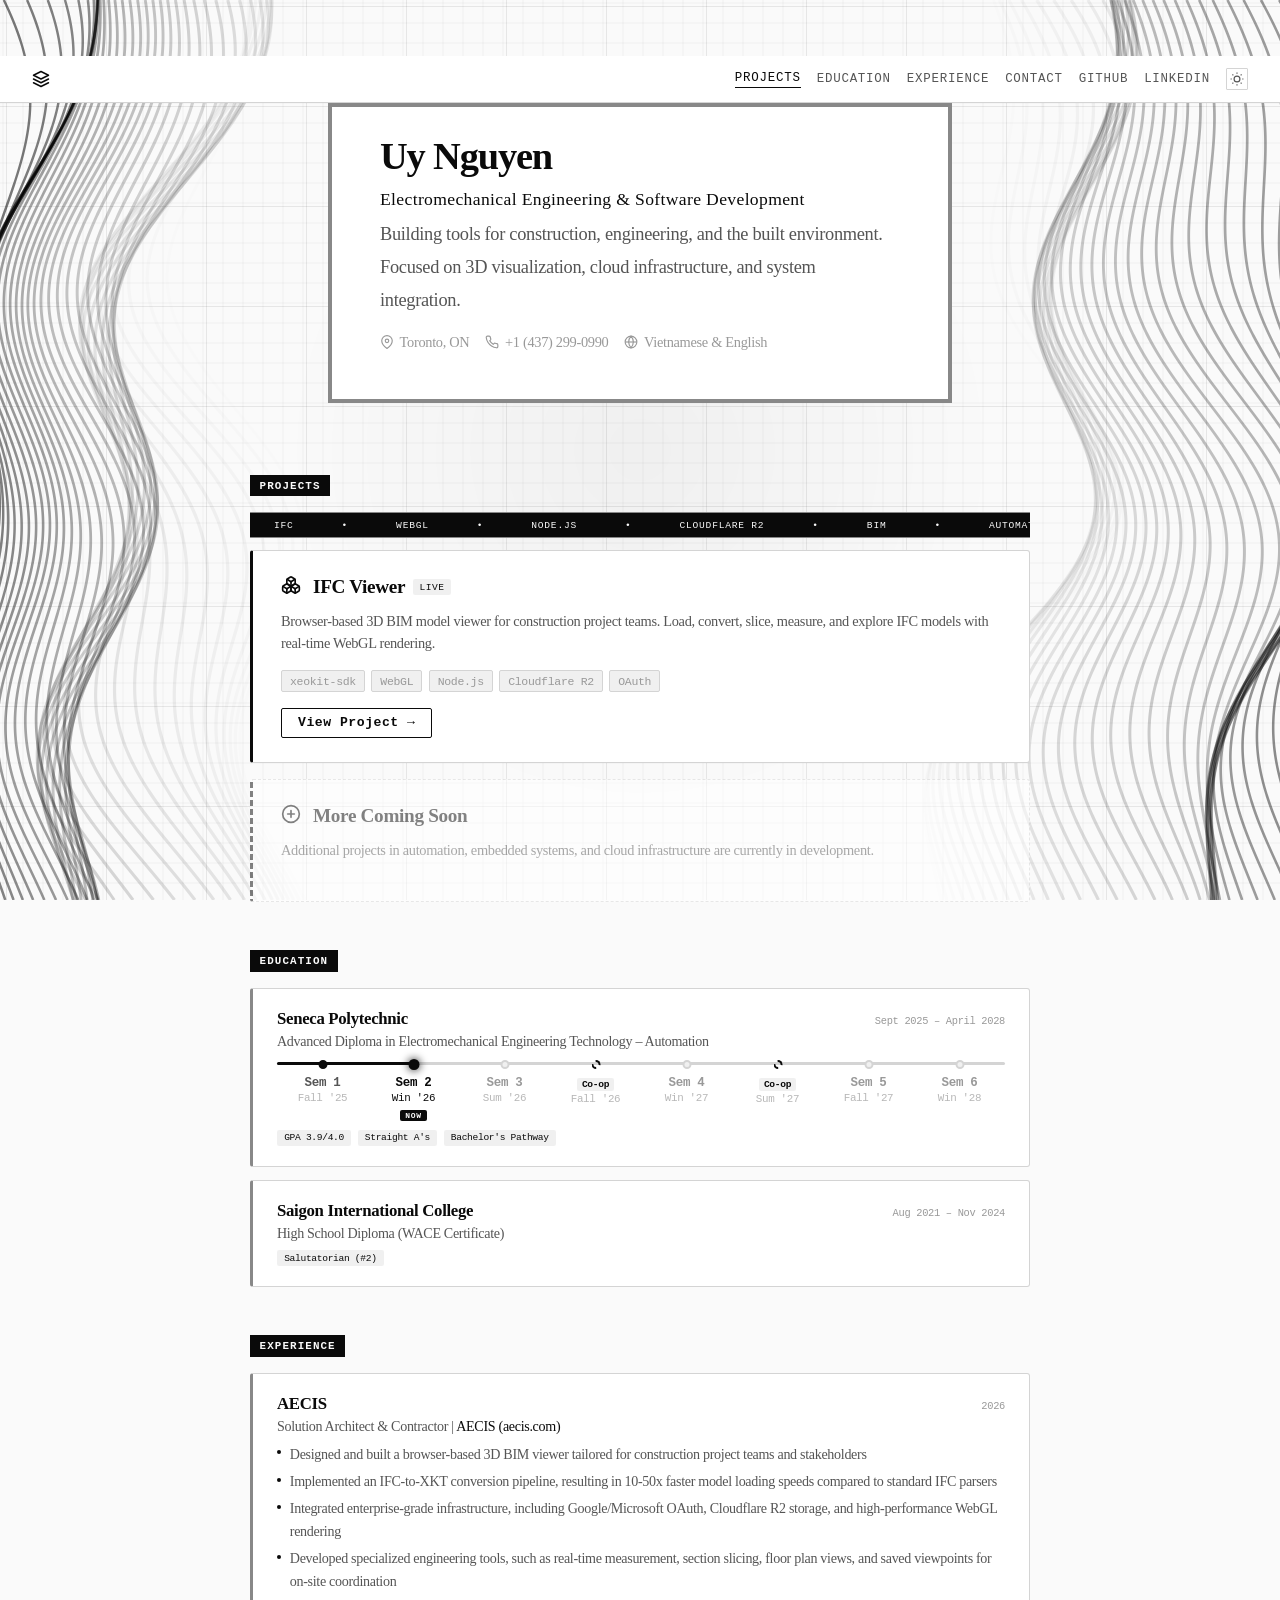
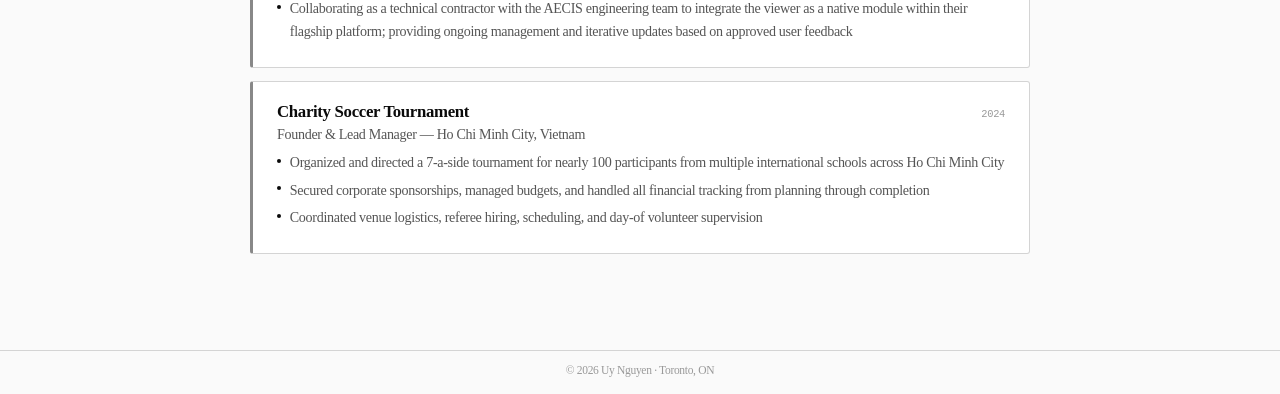
==== commit 452e1527: "Add nav, UX improvements, SEO, and accessibility features - Fixed header with auto-hide on scroll, a" ====
--- a/index.html
+++ b/index.html
@@ -1,9 +1,18 @@
 <!DOCTYPE html>
-<html lang="en">
+<html lang="en" style="scroll-behavior: smooth;">
 <head>
     <meta charset="UTF-8">
     <meta name="viewport" content="width=device-width, initial-scale=1.0">
     <title>Uy Nguyen</title>
+    <meta name="description" content="Uy Nguyen — Electromechanical Engineering & Software Development. Building tools for construction, engineering, and the built environment.">
+    <meta name="author" content="Uy Nguyen">
+    <meta property="og:title" content="Uy Nguyen — Portfolio">
+    <meta property="og:description" content="Electromechanical Engineering & Software Development. 3D visualization, cloud infrastructure, and system integration.">
+    <meta property="og:type" content="website">
+    <meta name="twitter:card" content="summary">
+    <meta name="twitter:title" content="Uy Nguyen — Portfolio">
+    <meta name="twitter:description" content="Electromechanical Engineering & Software Development.">
+    <link rel="icon" type="image/svg+xml" href="data:image/svg+xml,%3Csvg xmlns='http://www.w3.org/2000/svg' viewBox='0 0 24 24' fill='none' stroke='%23fff' stroke-width='2'%3E%3Cpolygon points='12 2 2 7 12 12 22 7 12 2'/%3E%3Cpolyline points='2 17 12 22 22 17'/%3E%3Cpolyline points='2 12 12 17 22 12'/%3E%3C/svg%3E">
     <link rel="stylesheet" href="style.css">
     <script>
         // Theme initialization — runs before paint
@@ -20,10 +29,7 @@
     <!-- Interactive wave canvas (full-screen, sides only) -->
     <canvas id="wave-canvas" aria-hidden="true"></canvas>
 
-    <!-- Framed hero area -->
-    <div class="hero-frame">
-
-    <!-- Header -->
+    <!-- Header (fixed to viewport) -->
     <header class="header">
         <div class="header-left">
             <svg width="18" height="18" viewBox="0 0 24 24" fill="none" stroke="currentColor" stroke-width="2" stroke-linecap="round" stroke-linejoin="round">
@@ -31,10 +37,12 @@
                 <polyline points="2 17 12 22 22 17"></polyline>
                 <polyline points="2 12 12 17 22 12"></polyline>
             </svg>
-            <span class="header-name">Uy Nguyen</span>
         </div>
         <div class="header-right">
-            <a href="mailto:uy@toananh.com" class="header-link">Contact</a>
+            <a href="#projects" class="header-link nav-link">Projects</a>
+            <a href="#education" class="header-link nav-link">Education</a>
+            <a href="#experience" class="header-link nav-link">Experience</a>
+            <a href="#" class="header-link contact-copy" id="contact-link" title="Click to copy email" onclick="event.preventDefault(); (function(){ var el=document.getElementById('contact-link'); var live=document.getElementById('copy-announce'); try { var t=document.createElement('textarea'); t.value='uy@toananh.com'; t.style.position='fixed'; t.style.opacity='0'; document.body.appendChild(t); t.select(); document.execCommand('copy'); document.body.removeChild(t); el.textContent='Copied!'; live.textContent='Email copied to clipboard'; setTimeout(function(){ el.textContent='Contact'; live.textContent=''; }, 2000); } catch(e){} })();">Contact</a>
             <a href="https://github.com/uyattoananh" class="header-link" target="_blank" rel="noopener">GitHub</a>
             <a href="https://www.linkedin.com/in/uy-nguyen-40aa85375/" class="header-link" target="_blank" rel="noopener">LinkedIn</a>
             <button id="theme-toggle" class="btn-theme-toggle" title="Toggle theme" aria-label="Toggle theme">
@@ -43,6 +51,9 @@
             </button>
         </div>
     </header>
+
+    <!-- Framed hero area -->
+    <div class="hero-frame">
 
         <!-- Hero -->
         <section class="hero">
@@ -67,11 +78,14 @@
 
     </div><!-- /.hero-frame -->
 
+    <!-- Aria-live for clipboard announcements -->
+    <div id="copy-announce" aria-live="polite" class="sr-only"></div>
+
     <!-- Main content -->
     <main class="main">
 
         <!-- Projects -->
-        <section class="section">
+        <section class="section" id="projects">
             <h2 class="section-title">Projects</h2>
 
             <!-- Marquee ticker -->
@@ -115,10 +129,26 @@
                 </div>
                 <span class="project-link">View Project &rarr;</span>
             </a>
+
+            <div class="project-card project-placeholder">
+                <div class="project-header">
+                    <div class="project-icon">
+                        <svg width="20" height="20" viewBox="0 0 24 24" fill="none" stroke="currentColor" stroke-width="2" stroke-linecap="round" stroke-linejoin="round">
+                            <circle cx="12" cy="12" r="10"></circle>
+                            <line x1="12" y1="8" x2="12" y2="16"></line>
+                            <line x1="8" y1="12" x2="16" y2="12"></line>
+                        </svg>
+                    </div>
+                    <div class="project-info">
+                        <h3 class="project-name">More Coming Soon</h3>
+                    </div>
+                </div>
+                <p class="project-desc">Additional projects in automation, embedded systems, and cloud infrastructure are currently in development.</p>
+            </div>
         </section>
 
         <!-- Education -->
-        <section class="section">
+        <section class="section" id="education">
             <h2 class="section-title">Education</h2>
 
             <div class="entry">
@@ -165,7 +195,7 @@
         </section>
 
         <!-- Experience -->
-        <section class="section">
+        <section class="section" id="experience">
             <h2 class="section-title">Experience</h2>
 
             <div class="entry">
@@ -190,13 +220,18 @@
                 </div>
                 <p class="entry-subtitle">Founder &amp; Lead Manager — Ho Chi Minh City, Vietnam</p>
                 <ul class="entry-list">
-                    <li>Directed a 7-a-side tournament for nearly 100 participants from multiple schools</li>
-                    <li>Secured corporate sponsorships and managed all financial tracking</li>
-                    <li>Coordinated venue logistics, referee hiring, and volunteer supervision</li>
+                    <li>Organized and directed a 7-a-side tournament for nearly 100 participants from multiple international schools across Ho Chi Minh City</li>
+                    <li>Secured corporate sponsorships, managed budgets, and handled all financial tracking from planning through completion</li>
+                    <li>Coordinated venue logistics, referee hiring, scheduling, and day-of volunteer supervision</li>
                 </ul>
             </div>
         </section>
     </main>
+
+    <!-- Back to top -->
+    <button id="back-to-top" class="btn-back-top" title="Back to top" aria-label="Back to top">
+        <svg width="16" height="16" viewBox="0 0 24 24" fill="none" stroke="currentColor" stroke-width="2.5" stroke-linecap="round" stroke-linejoin="round"><polyline points="18 15 12 9 6 15"></polyline></svg>
+    </button>
 
     <!-- Footer -->
     <footer class="footer">
@@ -358,6 +393,73 @@
             }
         });
 
+        // Back to top button
+        var backBtn = document.getElementById('back-to-top');
+        backBtn.addEventListener('click', function() {
+            window.scrollTo({ top: 0, behavior: 'smooth' });
+        });
+
+        // Active nav indicator
+        var navLinks = document.querySelectorAll('.nav-link');
+        var sections = document.querySelectorAll('.section[id]');
+
+        // Header auto-hide on scroll down, show on scroll up
+        var header = document.querySelector('.header');
+        var lastScrollY = 0;
+        var headerHeight = header.offsetHeight;
+
+        window.addEventListener('scroll', function() {
+            var scrollY = window.scrollY;
+
+            // Back to top visibility
+            if (scrollY > 400) {
+                backBtn.classList.add('show');
+            } else {
+                backBtn.classList.remove('show');
+            }
+
+            // Header show/hide
+            if (scrollY > headerHeight) {
+                if (scrollY > lastScrollY + 5) {
+                    header.classList.add('header-hidden');
+                } else if (scrollY < lastScrollY - 5) {
+                    header.classList.remove('header-hidden');
+                }
+            } else {
+                header.classList.remove('header-hidden');
+            }
+            lastScrollY = scrollY;
+
+            // Active nav highlight
+            var current = '';
+            sections.forEach(function(sec) {
+                var top = sec.offsetTop - 100;
+                if (scrollY >= top) {
+                    current = sec.getAttribute('id');
+                }
+            });
+            navLinks.forEach(function(link) {
+                link.classList.remove('active');
+                if (link.getAttribute('href') === '#' + current) {
+                    link.classList.add('active');
+                }
+            });
+        });
+
+        // Animate timeline progress bar on scroll
+        var timelineProgress = document.querySelector('.timeline-progress');
+        if (timelineProgress) {
+            var timelineObs = new IntersectionObserver(function(entries) {
+                entries.forEach(function(entry) {
+                    if (entry.isIntersecting) {
+                        timelineProgress.classList.add('animate');
+                        timelineObs.unobserve(entry.target);
+                    }
+                });
+            }, { threshold: 0.3 });
+            timelineObs.observe(timelineProgress.closest('.timeline'));
+        }
+
         // 3D tilt on project card hover
         document.querySelectorAll('.project-card').forEach(function(card) {
             card.addEventListener('mousemove', function(e) {
--- a/style.css
+++ b/style.css
@@ -65,6 +65,7 @@
 
 html, body {
     height: 100%;
+    scroll-padding-top: 3rem;
 }
 
 body {
@@ -84,6 +85,7 @@
     flex-direction: column;
     min-height: 100vh;
     letter-spacing: -0.02em;
+    padding-top: 3.5rem;
 }
 
 ::selection {
@@ -97,14 +99,12 @@
 .hero-frame {
     position: relative;
     border: 4px solid var(--border-color-strong);
-    max-width: 820px;
-    margin: 2rem auto 2rem;
+    max-width: 860px;
+    margin: 0 auto 1.5rem;
+    padding-top: 0;
     background: var(--panel-bg);
 }
 
-.hero-frame > .header {
-    position: relative;
-}
 
 /* Interactive wave canvas — full screen, sides visible */
 #wave-canvas {
@@ -132,16 +132,23 @@
 /* ==================== Header ==================== */
 
 .header {
-    position: sticky;
+    position: fixed;
     top: 0;
-    z-index: 10;
+    left: 0;
+    right: 0;
+    z-index: 20;
     display: flex;
     align-items: center;
     justify-content: space-between;
-    padding: 0.6rem 2rem;
+    padding: 0.75rem 2rem;
     background: var(--panel-bg);
     border-bottom: 1px solid var(--border-color);
     backdrop-filter: blur(8px);
+    transition: transform 0.3s ease;
+}
+
+.header.header-hidden {
+    transform: translateY(-100%);
 }
 
 .header-left {
@@ -178,6 +185,13 @@
 .header-link:hover {
     color: var(--accent-color);
 }
+
+.header-link.active {
+    color: var(--accent-color);
+    border-bottom: 1.5px solid var(--accent-color);
+    padding-bottom: 2px;
+}
+
 
 .btn-theme-toggle {
     display: flex;
@@ -209,7 +223,7 @@
 
 .main {
     flex: 1;
-    max-width: 820px;
+    max-width: 860px;
     width: 100%;
     margin: 0 auto;
     padding: 3rem 2.5rem;
@@ -222,7 +236,7 @@
     max-width: 820px;
     width: 100%;
     margin: 0 auto;
-    padding: 3rem 2.5rem;
+    padding: 1.75rem 3rem 3rem;
 }
 
 .hero-title {
@@ -265,9 +279,23 @@
     color: var(--text-muted);
 }
 
+.hero-detail {
+    transition: color 0.15s;
+    cursor: default;
+}
+
+.hero-detail:hover {
+    color: var(--text-secondary);
+}
+
+.hero-detail:hover svg {
+    color: var(--accent-color);
+}
+
 .hero-detail svg {
     color: var(--text-muted);
     flex-shrink: 0;
+    transition: color 0.15s;
 }
 
 
@@ -836,6 +864,7 @@
 
 /* Reduce motion for accessibility */
 @media (prefers-reduced-motion: reduce) {
+    html { scroll-behavior: auto !important; }
     .header, .hero-title, .hero-role, .hero-subtitle,
     .hero-details, .section, .footer {
         animation: none !important;
@@ -850,8 +879,175 @@
     .entry, .project-card, .tag, .highlight { transition: none !important; }
     .marquee-inner { animation: none !important; }
     #wave-canvas { display: none; }
-}
-
+    .timeline-progress { transition: none !important; }
+}
+
+
+/* ==================== Screen Reader Only ==================== */
+
+.sr-only {
+    position: absolute;
+    width: 1px;
+    height: 1px;
+    padding: 0;
+    margin: -1px;
+    overflow: hidden;
+    clip: rect(0, 0, 0, 0);
+    white-space: nowrap;
+    border: 0;
+}
+
+/* ==================== Contact Tooltip ==================== */
+
+.contact-copy {
+    position: relative;
+}
+
+.contact-copy::after {
+    content: 'Click to copy email';
+    position: absolute;
+    bottom: -28px;
+    left: 50%;
+    transform: translateX(-50%) translateY(4px);
+    font-size: 0.55rem;
+    font-family: var(--font-mono);
+    white-space: nowrap;
+    background: var(--text-primary);
+    color: var(--bg-color);
+    padding: 0.2rem 0.5rem;
+    border-radius: 2px;
+    opacity: 0;
+    pointer-events: none;
+    transition: opacity 0.15s, transform 0.15s;
+    z-index: 20;
+}
+
+.contact-copy:hover::after {
+    opacity: 1;
+    transform: translateX(-50%) translateY(0);
+}
+
+/* ==================== Project Placeholder ==================== */
+
+.project-placeholder {
+    border-style: dashed;
+    border-left-style: dashed;
+    opacity: 0.5;
+    cursor: default;
+}
+
+.project-placeholder:hover {
+    transform: none;
+    box-shadow: none;
+    background: var(--panel-bg);
+    opacity: 0.65;
+}
+
+/* ==================== Back to Top ==================== */
+
+.btn-back-top {
+    position: fixed;
+    bottom: 2rem;
+    right: 2rem;
+    z-index: 20;
+    width: 36px;
+    height: 36px;
+    display: flex;
+    align-items: center;
+    justify-content: center;
+    background: var(--panel-bg);
+    border: 1px solid var(--border-color);
+    color: var(--text-secondary);
+    cursor: pointer;
+    border-radius: 2px;
+    opacity: 0;
+    transform: translateY(10px);
+    pointer-events: none;
+    transition: opacity 0.25s, transform 0.25s, color 0.15s, border-color 0.15s;
+}
+
+.btn-back-top.show {
+    opacity: 1;
+    transform: translateY(0);
+    pointer-events: auto;
+}
+
+.btn-back-top:hover {
+    color: var(--accent-color);
+    border-color: var(--accent-color);
+}
+
+/* ==================== Timeline Animation ==================== */
+
+.timeline-progress {
+    width: 0 !important;
+    transition: width 1s ease-out;
+}
+
+.timeline-progress.animate {
+    width: 18.75% !important;
+}
+
+/* ==================== Print Stylesheet ==================== */
+
+@media print {
+    body {
+        background: white !important;
+        color: #000 !important;
+        font-size: 12pt;
+    }
+
+    body::before,
+    #wave-canvas,
+    .btn-theme-toggle,
+    .btn-back-top,
+    .marquee,
+    .nav-link {
+        display: none !important;
+    }
+
+    .hero-frame {
+        border: 1px solid #ccc;
+        background: white;
+    }
+
+    .header {
+        background: white;
+        border-bottom: 1px solid #ccc;
+    }
+
+    .section, .footer {
+        opacity: 1 !important;
+        transform: none !important;
+    }
+
+    .hero-title {
+        width: auto !important;
+        border: none !important;
+        animation: none !important;
+        -webkit-text-fill-color: #000 !important;
+        background: none !important;
+    }
+
+    .entry, .project-card {
+        break-inside: avoid;
+        border-color: #ccc;
+        background: white;
+    }
+
+    .project-placeholder {
+        display: none;
+    }
+
+    a {
+        color: #000 !important;
+        text-decoration: underline;
+    }
+
+    .header-link, .project-link {
+        color: #000 !important;
+    }
+}
 
 /* ==================== Footer ==================== */
 
@@ -877,6 +1073,12 @@
     }
 }
 
+@media (max-width: 768px) {
+    .nav-link {
+        display: none;
+    }
+}
+
 @media (max-width: 480px) {
     .header {
         padding: 0.6rem 1rem;
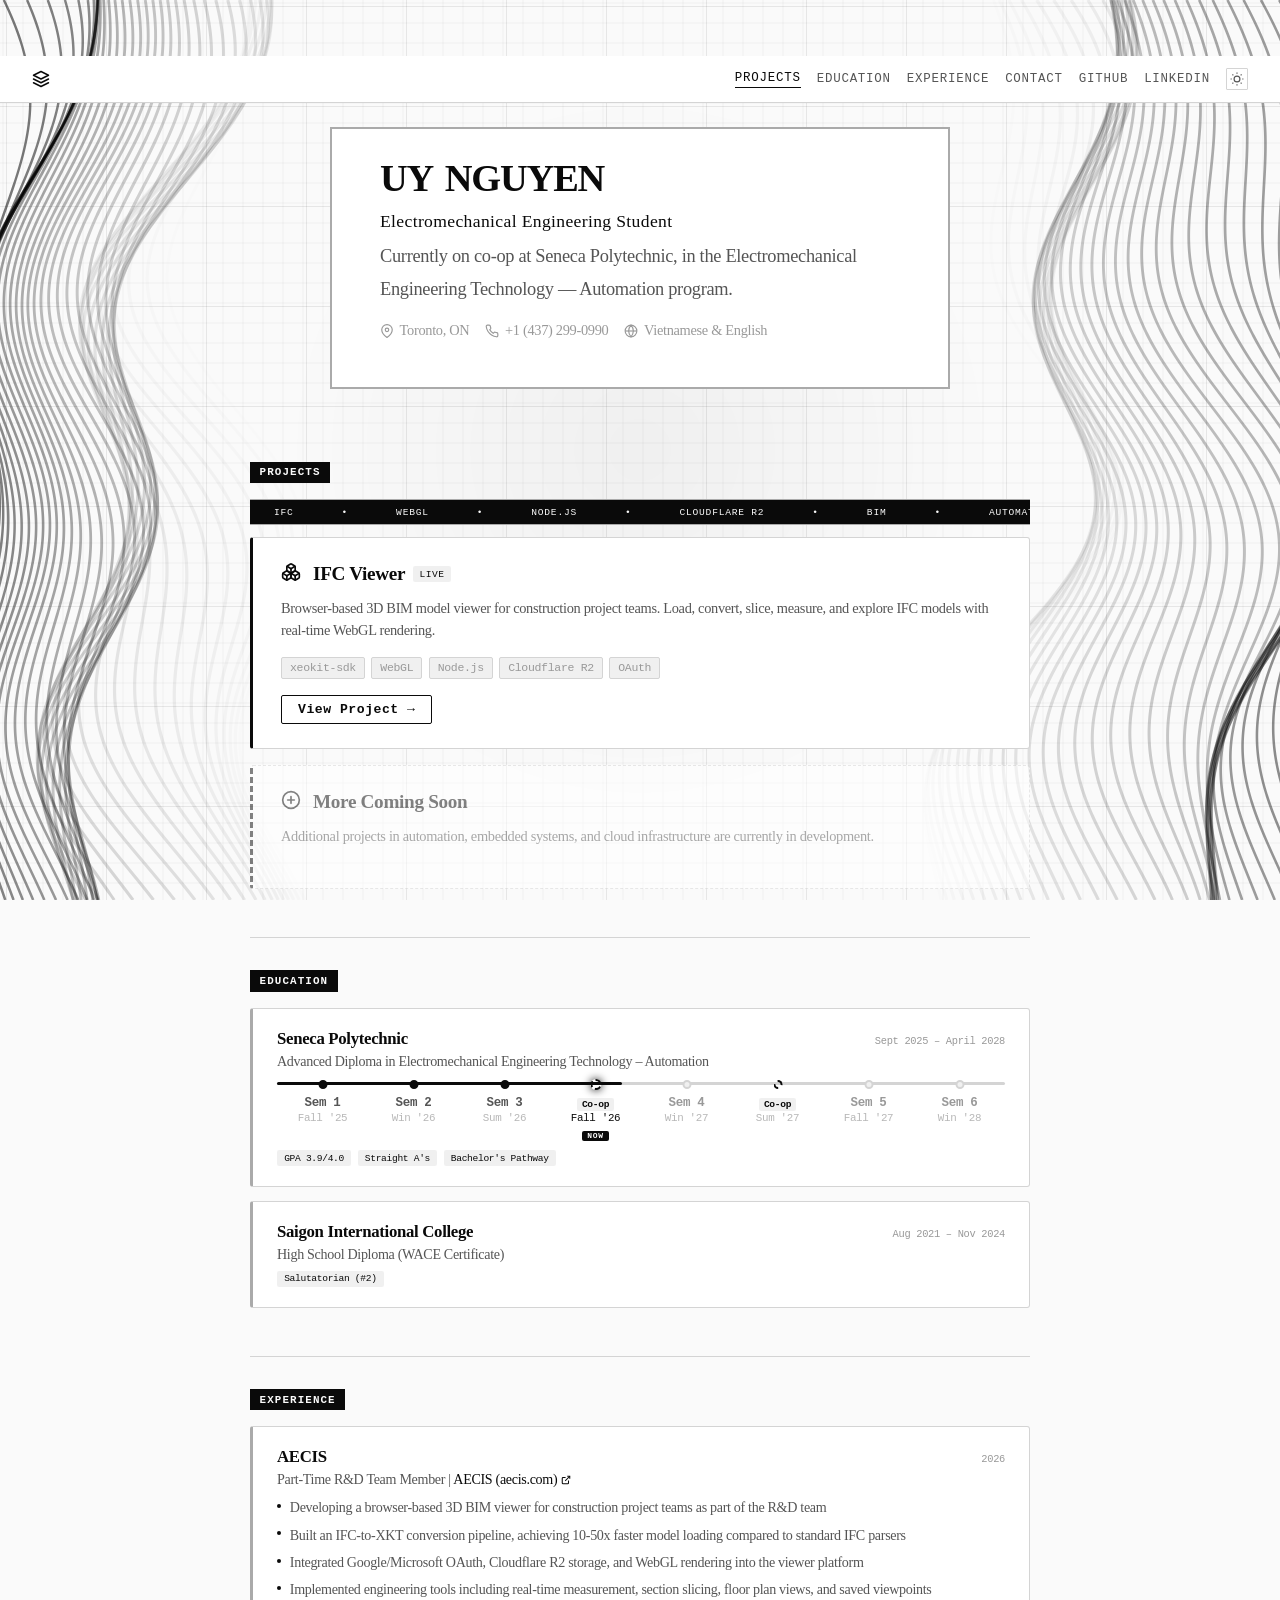
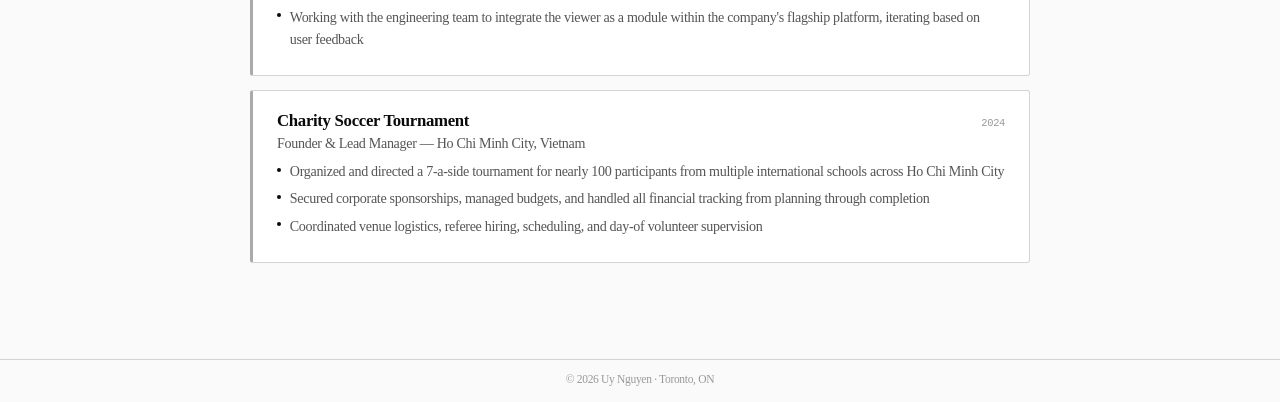
==== commit 2f265e8f: "Add hero animations, auto-updating timeline, and final polish - Per-letter typing entrance + random " ====
--- a/index.html
+++ b/index.html
@@ -9,10 +9,23 @@
     <meta property="og:title" content="Uy Nguyen — Portfolio">
     <meta property="og:description" content="Electromechanical Engineering & Software Development. 3D visualization, cloud infrastructure, and system integration.">
     <meta property="og:type" content="website">
+    <meta property="og:url" content="https://uynguyen.cloud">
     <meta name="twitter:card" content="summary">
     <meta name="twitter:title" content="Uy Nguyen — Portfolio">
     <meta name="twitter:description" content="Electromechanical Engineering & Software Development.">
-    <link rel="icon" type="image/svg+xml" href="data:image/svg+xml,%3Csvg xmlns='http://www.w3.org/2000/svg' viewBox='0 0 24 24' fill='none' stroke='%23fff' stroke-width='2'%3E%3Cpolygon points='12 2 2 7 12 12 22 7 12 2'/%3E%3Cpolyline points='2 17 12 22 22 17'/%3E%3Cpolyline points='2 12 12 17 22 12'/%3E%3C/svg%3E">
+    <link rel="icon" id="favicon" type="image/svg+xml" href="data:image/svg+xml,%3Csvg xmlns='http://www.w3.org/2000/svg' viewBox='0 0 24 24' fill='none' stroke='%23222' stroke-width='2'%3E%3Cpolygon points='12 2 2 7 12 12 22 7 12 2'/%3E%3Cpolyline points='2 17 12 22 22 17'/%3E%3Cpolyline points='2 12 12 17 22 12'/%3E%3C/svg%3E">
+    <script>
+        // Adaptive favicon: dark stroke for light tabs, white stroke for dark tabs
+        (function() {
+            var mq = window.matchMedia('(prefers-color-scheme: dark)');
+            function setFavicon(dark) {
+                var color = dark ? '%23fff' : '%23222';
+                document.getElementById('favicon').href = "data:image/svg+xml,%3Csvg xmlns='http://www.w3.org/2000/svg' viewBox='0 0 24 24' fill='none' stroke='" + color + "' stroke-width='2'%3E%3Cpolygon points='12 2 2 7 12 12 22 7 12 2'/%3E%3Cpolyline points='2 17 12 22 22 17'/%3E%3Cpolyline points='2 12 12 17 22 12'/%3E%3C/svg%3E";
+            }
+            setFavicon(mq.matches);
+            mq.addEventListener('change', function(e) { setFavicon(e.matches); });
+        })();
+    </script>
     <link rel="stylesheet" href="style.css">
     <script>
         // Theme initialization — runs before paint
@@ -42,7 +55,7 @@
             <a href="#projects" class="header-link nav-link">Projects</a>
             <a href="#education" class="header-link nav-link">Education</a>
             <a href="#experience" class="header-link nav-link">Experience</a>
-            <a href="#" class="header-link contact-copy" id="contact-link" title="Click to copy email" onclick="event.preventDefault(); (function(){ var el=document.getElementById('contact-link'); var live=document.getElementById('copy-announce'); try { var t=document.createElement('textarea'); t.value='uy@toananh.com'; t.style.position='fixed'; t.style.opacity='0'; document.body.appendChild(t); t.select(); document.execCommand('copy'); document.body.removeChild(t); el.textContent='Copied!'; live.textContent='Email copied to clipboard'; setTimeout(function(){ el.textContent='Contact'; live.textContent=''; }, 2000); } catch(e){} })();">Contact</a>
+            <a href="#" class="header-link contact-copy" id="contact-link" title="Click to copy email" onclick="event.preventDefault(); (function(){ var el=document.getElementById('contact-link'); var live=document.getElementById('copy-announce'); function done(){ el.textContent='Copied!'; live.textContent='Email copied to clipboard'; setTimeout(function(){ el.textContent='Contact'; live.textContent=''; }, 2000); } if (navigator.clipboard && navigator.clipboard.writeText) { navigator.clipboard.writeText('uy@toananh.com').then(done).catch(function(){}); } else { try { var t=document.createElement('textarea'); t.value='uy@toananh.com'; t.style.position='fixed'; t.style.opacity='0'; document.body.appendChild(t); t.select(); document.execCommand('copy'); document.body.removeChild(t); done(); } catch(e){} } })();">Contact</a>
             <a href="https://github.com/uyattoananh" class="header-link" target="_blank" rel="noopener">GitHub</a>
             <a href="https://www.linkedin.com/in/uy-nguyen-40aa85375/" class="header-link" target="_blank" rel="noopener">LinkedIn</a>
             <button id="theme-toggle" class="btn-theme-toggle" title="Toggle theme" aria-label="Toggle theme">
@@ -58,8 +71,8 @@
         <!-- Hero -->
         <section class="hero">
             <h1 class="hero-title">Uy Nguyen</h1>
-            <p class="hero-role">Electromechanical Engineering &amp; Software Development</p>
-            <p class="hero-subtitle">Building tools for construction, engineering, and the built environment. Focused on 3D visualization, cloud infrastructure, and system integration.</p>
+            <p class="hero-role">Electromechanical Engineering Student</p>
+            <p class="hero-subtitle" id="hero-semester">Currently in my second semester at Seneca Polytechnic, studying Electromechanical Engineering Technology — Automation.</p>
             <div class="hero-details">
                 <span class="hero-detail">
                     <svg width="14" height="14" viewBox="0 0 24 24" fill="none" stroke="currentColor" stroke-width="2"><path d="M21 10c0 7-9 13-9 13s-9-6-9-13a9 9 0 0 1 18 0z"></path><circle cx="12" cy="10" r="3"></circle></svg>
@@ -203,13 +216,13 @@
                     <h3 class="entry-name">AECIS</h3>
                     <span class="entry-date">2026</span>
                 </div>
-                <p class="entry-subtitle">Solution Architect &amp; Contractor | <a href="https://aecis.com" target="_blank" rel="noopener">AECIS (aecis.com)</a></p>
+                <p class="entry-subtitle">Part-Time R&amp;D Team Member | <a href="https://aecis.com" target="_blank" rel="noopener">AECIS (aecis.com) <svg width="10" height="10" viewBox="0 0 24 24" fill="none" stroke="currentColor" stroke-width="2.5" style="vertical-align: -1px;"><path d="M18 13v6a2 2 0 0 1-2 2H5a2 2 0 0 1-2-2V8a2 2 0 0 1 2-2h6"></path><polyline points="15 3 21 3 21 9"></polyline><line x1="10" y1="14" x2="21" y2="3"></line></svg></a></p>
                 <ul class="entry-list">
-                    <li>Designed and built a browser-based 3D BIM viewer tailored for construction project teams and stakeholders</li>
-                    <li>Implemented an IFC-to-XKT conversion pipeline, resulting in 10-50x faster model loading speeds compared to standard IFC parsers</li>
-                    <li>Integrated enterprise-grade infrastructure, including Google/Microsoft OAuth, Cloudflare R2 storage, and high-performance WebGL rendering</li>
-                    <li>Developed specialized engineering tools, such as real-time measurement, section slicing, floor plan views, and saved viewpoints for on-site coordination</li>
-                    <li>Collaborating as a technical contractor with the AECIS engineering team to integrate the viewer as a native module within their flagship platform; providing ongoing management and iterative updates based on approved user feedback</li>
+                    <li>Developing a browser-based 3D BIM viewer for construction project teams as part of the R&amp;D team</li>
+                    <li>Built an IFC-to-XKT conversion pipeline, achieving 10-50x faster model loading compared to standard IFC parsers</li>
+                    <li>Integrated Google/Microsoft OAuth, Cloudflare R2 storage, and WebGL rendering into the viewer platform</li>
+                    <li>Implemented engineering tools including real-time measurement, section slicing, floor plan views, and saved viewpoints</li>
+                    <li>Working with the engineering team to integrate the viewer as a module within the company's flagship platform, iterating based on user feedback</li>
                 </ul>
             </div>
 
@@ -235,7 +248,7 @@
 
     <!-- Footer -->
     <footer class="footer">
-        <span>&copy; 2026 Uy Nguyen &middot; Toronto, ON</span>
+        <span>&copy; <script>document.write(new Date().getFullYear())</script> Uy Nguyen &middot; Toronto, ON</span>
     </footer>
 
     <script>
@@ -246,15 +259,136 @@
             localStorage.setItem('portfolio-theme', isLight ? 'light' : 'dark');
         });
 
-        // Remove typing cursor after animation completes
+        // Split hero title into individual letter spans, flip one random letter at a time
         var heroTitle = document.querySelector('.hero-title');
         if (heroTitle) {
-            heroTitle.addEventListener('animationend', function(e) {
-                if (e.animationName === 'typing') {
-                    heroTitle.classList.add('typed');
-                }
-            });
+            var text = heroTitle.textContent;
+            heroTitle.innerHTML = '';
+            var letters = [];
+            var allSpans = [];
+            for (var i = 0; i < text.length; i++) {
+                if (text[i] === ' ') {
+                    var space = document.createElement('span');
+                    space.className = 'letter-space';
+                    heroTitle.appendChild(space);
+                    allSpans.push(space);
+                } else {
+                    var span = document.createElement('span');
+                    span.className = 'letter';
+                    span.style.opacity = '0';
+                    span.textContent = text[i];
+                    heroTitle.appendChild(span);
+                    letters.push(span);
+                    allSpans.push(span);
+                }
+            }
+            // Typing entrance: reveal letters one by one
+            var typingDelay = 80;
+            var totalTypingTime = allSpans.length * typingDelay;
+            allSpans.forEach(function(el, idx) {
+                setTimeout(function() {
+                    el.style.opacity = '1';
+                }, idx * typingDelay);
+            });
+            // Flip one random letter every 4-7 seconds, starts after typing finishes
+            function flipRandomLetter() {
+                var idx = Math.floor(Math.random() * letters.length);
+                var el = letters[idx];
+                var axis = Math.random() < 0.5 ? 'flip-x' : 'flip-y';
+                el.classList.add(axis);
+                setTimeout(function() {
+                    el.classList.remove(axis);
+                }, 1000);
+                var next = 4000 + Math.random() * 3000;
+                setTimeout(flipRandomLetter, next);
+            }
+            setTimeout(flipRandomLetter, totalTypingTime + 500);
         }
+
+        // --- Auto-update semester timeline and hero text ---
+        (function() {
+            // Define the 8 terms in order: [label, season, startMonth, startYear, endMonth, endYear, isCoop]
+            var terms = [
+                { name: 'Sem 1', sub: "Fall '25", start: [2025, 8],  end: [2025, 11], coop: false, sem: 1 },
+                { name: 'Sem 2', sub: "Win '26", start: [2026, 0],  end: [2026, 3],  coop: false, sem: 2 },
+                { name: 'Sem 3', sub: "Sum '26", start: [2026, 4],  end: [2026, 7],  coop: false, sem: 3 },
+                { name: 'Co-op', sub: "Fall '26", start: [2026, 8],  end: [2026, 11], coop: true,  sem: 0 },
+                { name: 'Sem 4', sub: "Win '27", start: [2027, 0],  end: [2027, 3],  coop: false, sem: 4 },
+                { name: 'Co-op', sub: "Sum '27", start: [2027, 4],  end: [2027, 7],  coop: true,  sem: 0 },
+                { name: 'Sem 5', sub: "Fall '27", start: [2027, 8],  end: [2027, 11], coop: false, sem: 5 },
+                { name: 'Sem 6', sub: "Win '28", start: [2028, 0],  end: [2028, 3],  coop: false, sem: 6 }
+            ];
+
+            var ordinals = ['', 'first', 'second', 'third', 'fourth', 'fifth', 'sixth'];
+            var now = new Date();
+            var currentIndex = -1;
+
+            // Find current or most recent term
+            for (var i = 0; i < terms.length; i++) {
+                var s = new Date(terms[i].start[0], terms[i].start[1], 1);
+                var e = new Date(terms[i].end[0], terms[i].end[1] + 1, 0);
+                if (now >= s && now <= e) { currentIndex = i; break; }
+                if (now > e) { currentIndex = i; } // most recent completed
+            }
+
+            if (currentIndex < 0) currentIndex = 0;
+
+            var t = terms[currentIndex];
+            var isActive = now >= new Date(t.start[0], t.start[1], 1) &&
+                           now <= new Date(t.end[0], t.end[1] + 1, 0);
+
+            // Update hero subtitle
+            var heroSem = document.getElementById('hero-semester');
+            if (heroSem) {
+                if (t.coop) {
+                    heroSem.textContent = 'Currently on co-op at Seneca Polytechnic, in the Electromechanical Engineering Technology \u2014 Automation program.';
+                } else if (isActive) {
+                    heroSem.textContent = 'Currently in my ' + ordinals[t.sem] + ' semester at Seneca Polytechnic, studying Electromechanical Engineering Technology \u2014 Automation.';
+                } else if (currentIndex >= terms.length - 1) {
+                    heroSem.textContent = 'Graduate of Seneca Polytechnic \u2014 Electromechanical Engineering Technology, Automation.';
+                } else {
+                    heroSem.textContent = 'Studying Electromechanical Engineering Technology \u2014 Automation at Seneca Polytechnic.';
+                }
+            }
+
+            // Update timeline steps
+            var steps = document.querySelectorAll('.tl-step');
+            var progressBar = document.querySelector('.timeline-progress');
+
+            steps.forEach(function(step, i) {
+                step.classList.remove('completed', 'current');
+                var nowBadge = step.querySelector('.tl-now');
+                if (nowBadge) nowBadge.remove();
+
+                if (i < currentIndex) {
+                    step.classList.add('completed');
+                } else if (i === currentIndex) {
+                    step.classList.add(isActive ? 'current' : 'completed');
+                    if (isActive) {
+                        var badge = document.createElement('span');
+                        badge.className = 'tl-now';
+                        badge.textContent = 'NOW';
+                        step.appendChild(badge);
+                    }
+                }
+            });
+
+            // Update progress bar: fraction through the program
+            if (progressBar) {
+                var progress;
+                if (isActive) {
+                    var termStart = new Date(t.start[0], t.start[1], 1);
+                    var termEnd = new Date(t.end[0], t.end[1] + 1, 0);
+                    var termFraction = (now - termStart) / (termEnd - termStart);
+                    progress = ((currentIndex + termFraction) / terms.length) * 100;
+                } else {
+                    progress = ((currentIndex + 1) / terms.length) * 100;
+                }
+                progressBar.style.setProperty('width', progress + '%', 'important');
+                // Also update the animate target
+                progressBar.setAttribute('data-target-width', progress + '%');
+            }
+        })();
 
         // --- Wave canvas (full-screen, masked to sides) ---
         (function() {
@@ -446,20 +580,6 @@
             });
         });
 
-        // Animate timeline progress bar on scroll
-        var timelineProgress = document.querySelector('.timeline-progress');
-        if (timelineProgress) {
-            var timelineObs = new IntersectionObserver(function(entries) {
-                entries.forEach(function(entry) {
-                    if (entry.isIntersecting) {
-                        timelineProgress.classList.add('animate');
-                        timelineObs.unobserve(entry.target);
-                    }
-                });
-            }, { threshold: 0.3 });
-            timelineObs.observe(timelineProgress.closest('.timeline'));
-        }
-
         // 3D tilt on project card hover
         document.querySelectorAll('.project-card').forEach(function(card) {
             card.addEventListener('mousemove', function(e) {
--- a/style.css
+++ b/style.css
@@ -22,6 +22,7 @@
     --grid-color: rgba(255, 255, 255, 0.035);
     --grid-color-strong: rgba(255, 255, 255, 0.07);
 
+    --hero-border-width: 4px;
     --font-main: 'Georgia', 'Times New Roman', serif;
     --font-mono: 'Consolas', 'SF Mono', 'Fira Code', monospace;
     --font-display: 'Georgia', 'Times New Roman', serif;
@@ -46,12 +47,13 @@
     --accent-glow: rgba(0, 0, 0, 0.1);
 
     --border-color: #d4d4d4;
-    --border-color-strong: #888888;
+    --border-color-strong: #aaaaaa;
 
     --grid-color: rgba(0, 0, 0, 0.04);
     --grid-color-strong: rgba(0, 0, 0, 0.08);
 
     --box-shadow: 0 1px 4px rgba(0, 0, 0, 0.08);
+    --hero-border-width: 2px;
 }
 
 
@@ -98,9 +100,10 @@
 
 .hero-frame {
     position: relative;
-    border: 4px solid var(--border-color-strong);
+    z-index: 1;
+    border: var(--hero-border-width) solid var(--border-color-strong);
     max-width: 860px;
-    margin: 0 auto 1.5rem;
+    margin: 1.5rem auto 1.5rem;
     padding-top: 0;
     background: var(--panel-bg);
 }
@@ -158,12 +161,12 @@
     color: var(--accent-color);
 }
 
-.header-name {
-    font-family: var(--font-display);
-    font-size: 1.1rem;
-    font-weight: 700;
-    color: var(--text-primary);
-    letter-spacing: -0.01em;
+.header-left svg {
+    transition: transform 0.4s ease;
+}
+
+.header-left:hover svg {
+    transform: rotateY(180deg);
 }
 
 .header-right {
@@ -237,6 +240,7 @@
     width: 100%;
     margin: 0 auto;
     padding: 1.75rem 3rem 3rem;
+    perspective: 800px;
 }
 
 .hero-title {
@@ -277,9 +281,6 @@
     gap: 0.35rem;
     font-size: 0.9rem;
     color: var(--text-muted);
-}
-
-.hero-detail {
     transition: color 0.15s;
     cursor: default;
 }
@@ -303,6 +304,13 @@
 
 .section {
     margin-bottom: 3rem;
+    padding-top: 2rem;
+    border-top: 1px solid var(--border-color);
+}
+
+.section:first-child {
+    border-top: none;
+    padding-top: 0;
 }
 
 
@@ -651,25 +659,9 @@
     to   { opacity: 1; transform: translateX(0); }
 }
 
-@keyframes shimmer {
-    0%, 100% { background-position: 0% 50%; }
-    50%      { background-position: 100% 50%; }
-}
-
 @keyframes glowPulse {
     0%, 100% { box-shadow: 0 0 0 0 var(--accent-glow); }
     50%      { box-shadow: 0 0 20px 2px var(--accent-glow); }
-}
-
-/* Typing effect */
-@keyframes typing {
-    from { width: 0; }
-    to   { width: 100%; }
-}
-
-@keyframes blink-caret {
-    0%, 100% { border-color: transparent; }
-    50%      { border-color: var(--text-primary); }
 }
 
 /* Marquee scroll */
@@ -710,31 +702,30 @@
     transform: translateY(0);
 }
 
-/* Typing effect on hero title */
+/* Hero title — per-letter 3D animation (JS-driven, one at a time) */
 .hero-title {
-    overflow: hidden;
-    white-space: nowrap;
-    width: 0;
-    border-right: 2px solid var(--text-primary);
-    animation:
-        typing 0.8s steps(9) 0.3s forwards,
-        blink-caret 0.6s step-end 0.3s 4,
-        shimmer 6s ease-in-out infinite 2s;
-    background: linear-gradient(
-        90deg,
-        var(--text-primary) 0%,
-        var(--accent-color) 50%,
-        var(--text-primary) 100%
-    );
-    background-size: 200% 100%;
-    -webkit-background-clip: text;
-    -webkit-text-fill-color: transparent;
-    background-clip: text;
-}
-
-/* Remove cursor after typing completes */
-.hero-title.typed {
-    border-color: transparent;
+    perspective: 800px;
+}
+
+.hero-title .letter {
+    display: inline-block;
+    transform-style: preserve-3d;
+    transition: transform 1s ease-in-out, opacity 0.15s ease;
+    text-transform: uppercase;
+}
+
+.hero-title .letter.flip-y {
+    transform: rotateY(360deg);
+}
+
+.hero-title .letter.flip-x {
+    transform: rotateX(360deg);
+}
+
+/* Space between words */
+.hero-title .letter-space {
+    display: inline-block;
+    width: 0.3em;
 }
 
 /* Interactive grid background — JS sets --mouse-x / --mouse-y */
@@ -874,6 +865,9 @@
     .hero-title {
         width: auto !important;
         border-color: transparent !important;
+    }
+    .hero-title .letter {
+        animation: none !important;
     }
     body::before { display: none; }
     .entry, .project-card, .tag, .highlight { transition: none !important; }
@@ -980,12 +974,7 @@
 /* ==================== Timeline Animation ==================== */
 
 .timeline-progress {
-    width: 0 !important;
     transition: width 1s ease-out;
-}
-
-.timeline-progress.animate {
-    width: 18.75% !important;
 }
 
 /* ==================== Print Stylesheet ==================== */
@@ -1071,9 +1060,7 @@
     .hero-title {
         font-size: 2rem;
     }
-}
-
-@media (max-width: 768px) {
+
     .nav-link {
         display: none;
     }
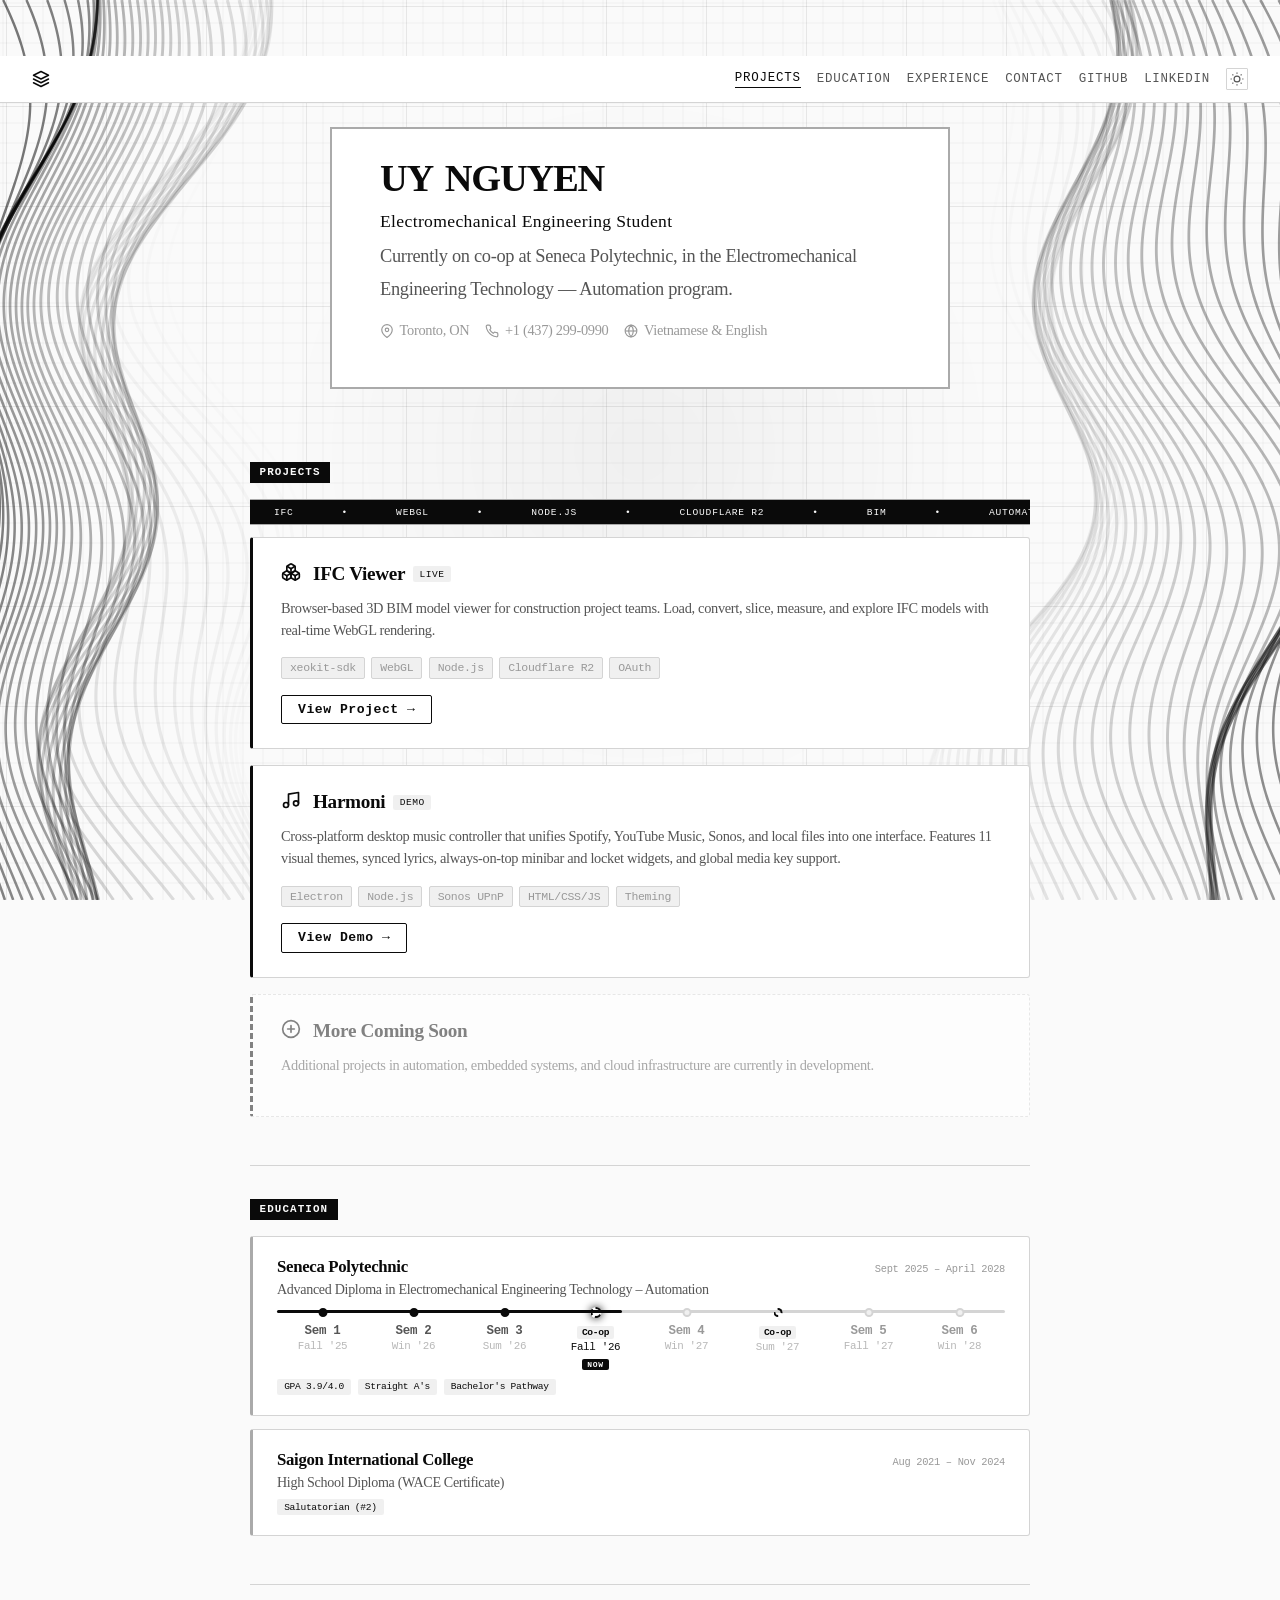
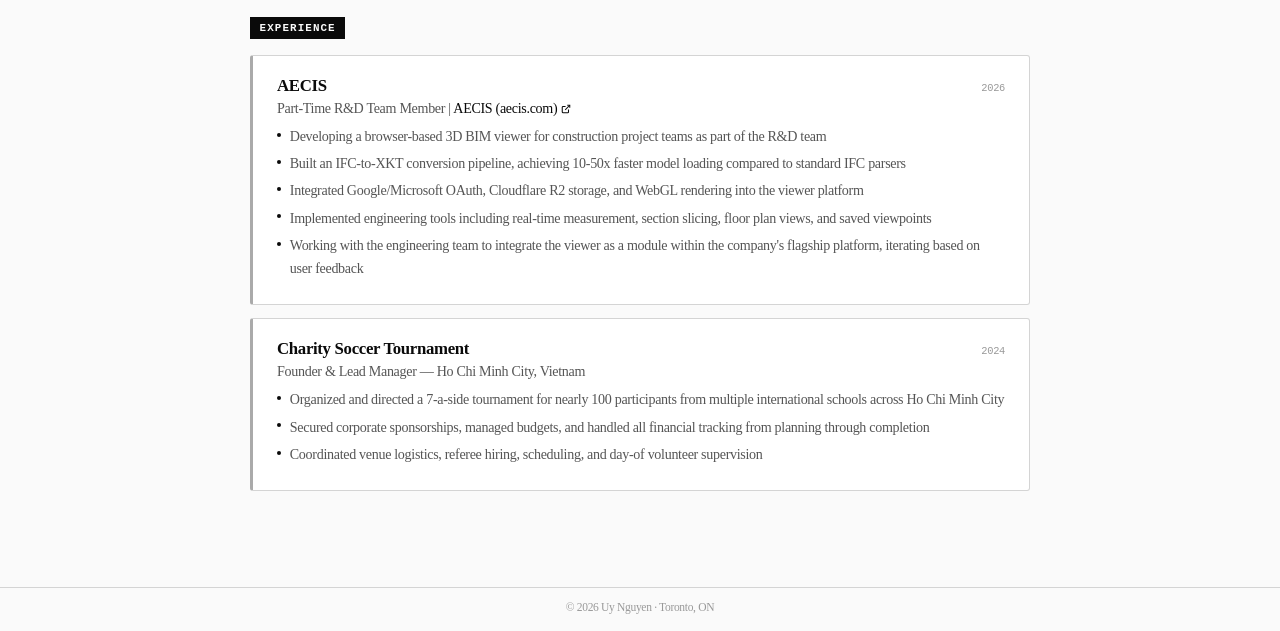
==== commit 30babdef: "Add Harmoni project card and demo page - New project card for Harmoni cross-platform music controlle" ====
--- a/index.html
+++ b/index.html
@@ -143,6 +143,31 @@
                 <span class="project-link">View Project &rarr;</span>
             </a>
 
+            <a href="https://harmoni.uynguyen.cloud" class="project-card" target="_blank" rel="noopener">
+                <div class="project-header">
+                    <div class="project-icon">
+                        <svg width="20" height="20" viewBox="0 0 24 24" fill="none" stroke="currentColor" stroke-width="2" stroke-linecap="round" stroke-linejoin="round">
+                            <path d="M9 18V5l12-2v13"></path>
+                            <circle cx="6" cy="18" r="3"></circle>
+                            <circle cx="18" cy="16" r="3"></circle>
+                        </svg>
+                    </div>
+                    <div class="project-info">
+                        <h3 class="project-name">Harmoni</h3>
+                        <span class="project-status">Demo</span>
+                    </div>
+                </div>
+                <p class="project-desc">Cross-platform desktop music controller that unifies Spotify, YouTube Music, Sonos, and local files into one interface. Features 11 visual themes, synced lyrics, always-on-top minibar and locket widgets, and global media key support.</p>
+                <div class="project-tags">
+                    <span class="tag">Electron</span>
+                    <span class="tag">Node.js</span>
+                    <span class="tag">Sonos UPnP</span>
+                    <span class="tag">HTML/CSS/JS</span>
+                    <span class="tag">Theming</span>
+                </div>
+                <span class="project-link">View Demo &rarr;</span>
+            </a>
+
             <div class="project-card project-placeholder">
                 <div class="project-header">
                     <div class="project-icon">
--- a/style.css
+++ b/style.css
@@ -127,7 +127,7 @@
 
 @media (max-width: 768px) {
     .hero-frame {
-        margin: 1rem 1rem 0;
+        margin: 1.5rem 1rem 1.5rem;
     }
 }
 
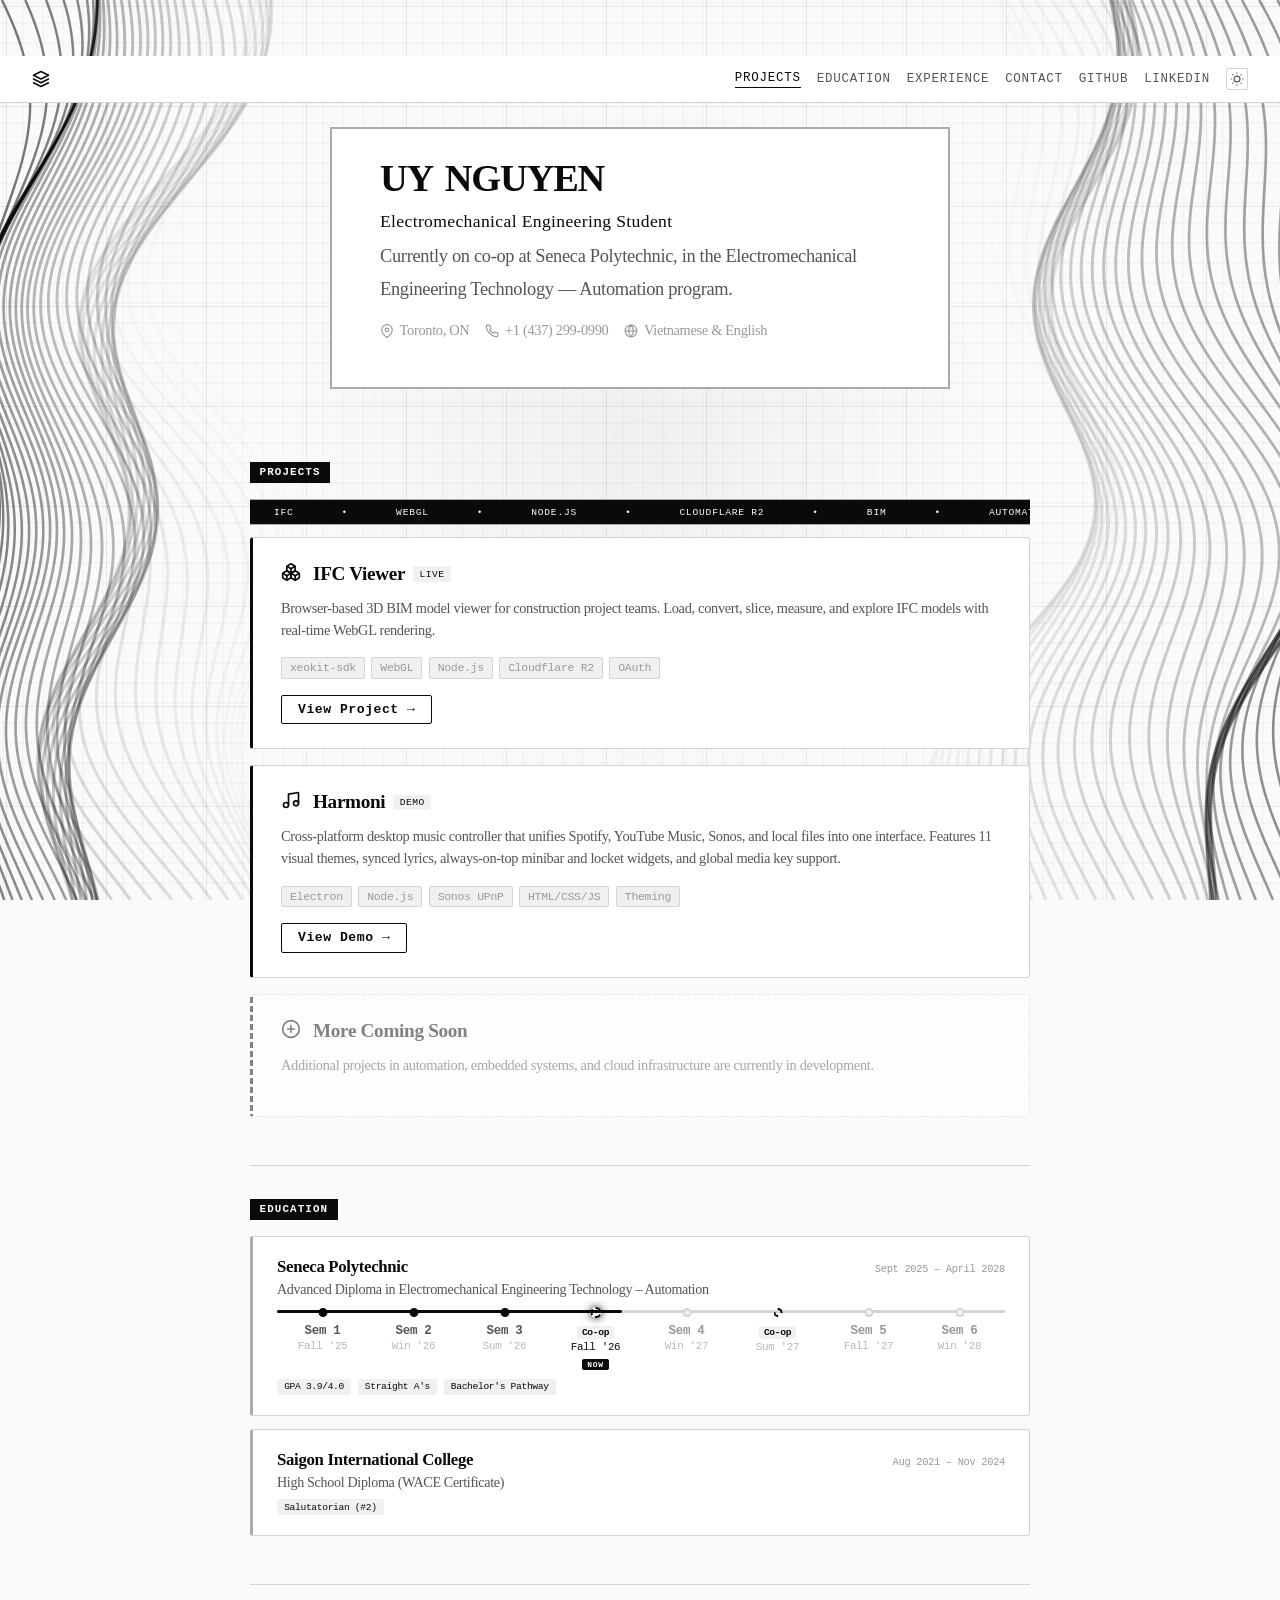
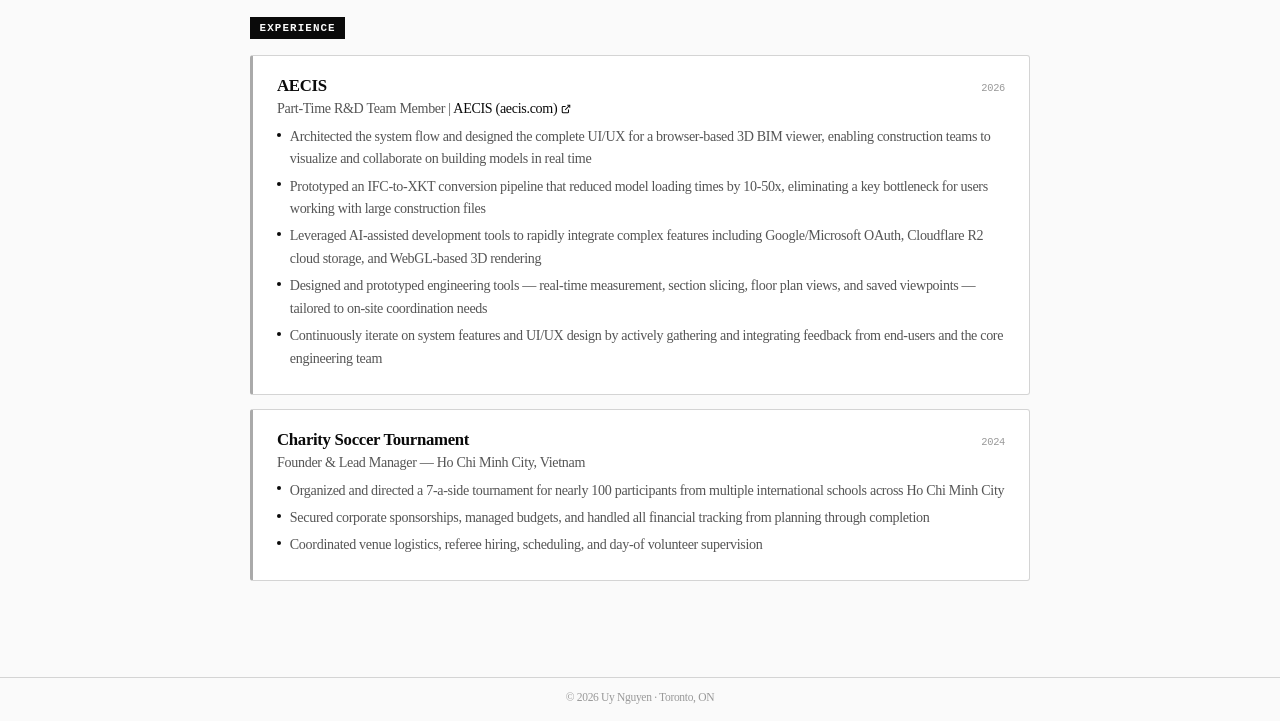
==== commit 0ae3eab5: "Rewrite AECIS experience bullets for design and AI focus Shifted verbs from built/developed to archi" ====
--- a/index.html
+++ b/index.html
@@ -243,11 +243,11 @@
                 </div>
                 <p class="entry-subtitle">Part-Time R&amp;D Team Member | <a href="https://aecis.com" target="_blank" rel="noopener">AECIS (aecis.com) <svg width="10" height="10" viewBox="0 0 24 24" fill="none" stroke="currentColor" stroke-width="2.5" style="vertical-align: -1px;"><path d="M18 13v6a2 2 0 0 1-2 2H5a2 2 0 0 1-2-2V8a2 2 0 0 1 2-2h6"></path><polyline points="15 3 21 3 21 9"></polyline><line x1="10" y1="14" x2="21" y2="3"></line></svg></a></p>
                 <ul class="entry-list">
-                    <li>Developing a browser-based 3D BIM viewer for construction project teams as part of the R&amp;D team</li>
-                    <li>Built an IFC-to-XKT conversion pipeline, achieving 10-50x faster model loading compared to standard IFC parsers</li>
-                    <li>Integrated Google/Microsoft OAuth, Cloudflare R2 storage, and WebGL rendering into the viewer platform</li>
-                    <li>Implemented engineering tools including real-time measurement, section slicing, floor plan views, and saved viewpoints</li>
-                    <li>Working with the engineering team to integrate the viewer as a module within the company's flagship platform, iterating based on user feedback</li>
+                    <li>Architected the system flow and designed the complete UI/UX for a browser-based 3D BIM viewer, enabling construction teams to visualize and collaborate on building models in real time</li>
+                    <li>Prototyped an IFC-to-XKT conversion pipeline that reduced model loading times by 10-50x, eliminating a key bottleneck for users working with large construction files</li>
+                    <li>Leveraged AI-assisted development tools to rapidly integrate complex features including Google/Microsoft OAuth, Cloudflare R2 cloud storage, and WebGL-based 3D rendering</li>
+                    <li>Designed and prototyped engineering tools — real-time measurement, section slicing, floor plan views, and saved viewpoints — tailored to on-site coordination needs</li>
+                    <li>Continuously iterate on system features and UI/UX design by actively gathering and integrating feedback from end-users and the core engineering team</li>
                 </ul>
             </div>
 
